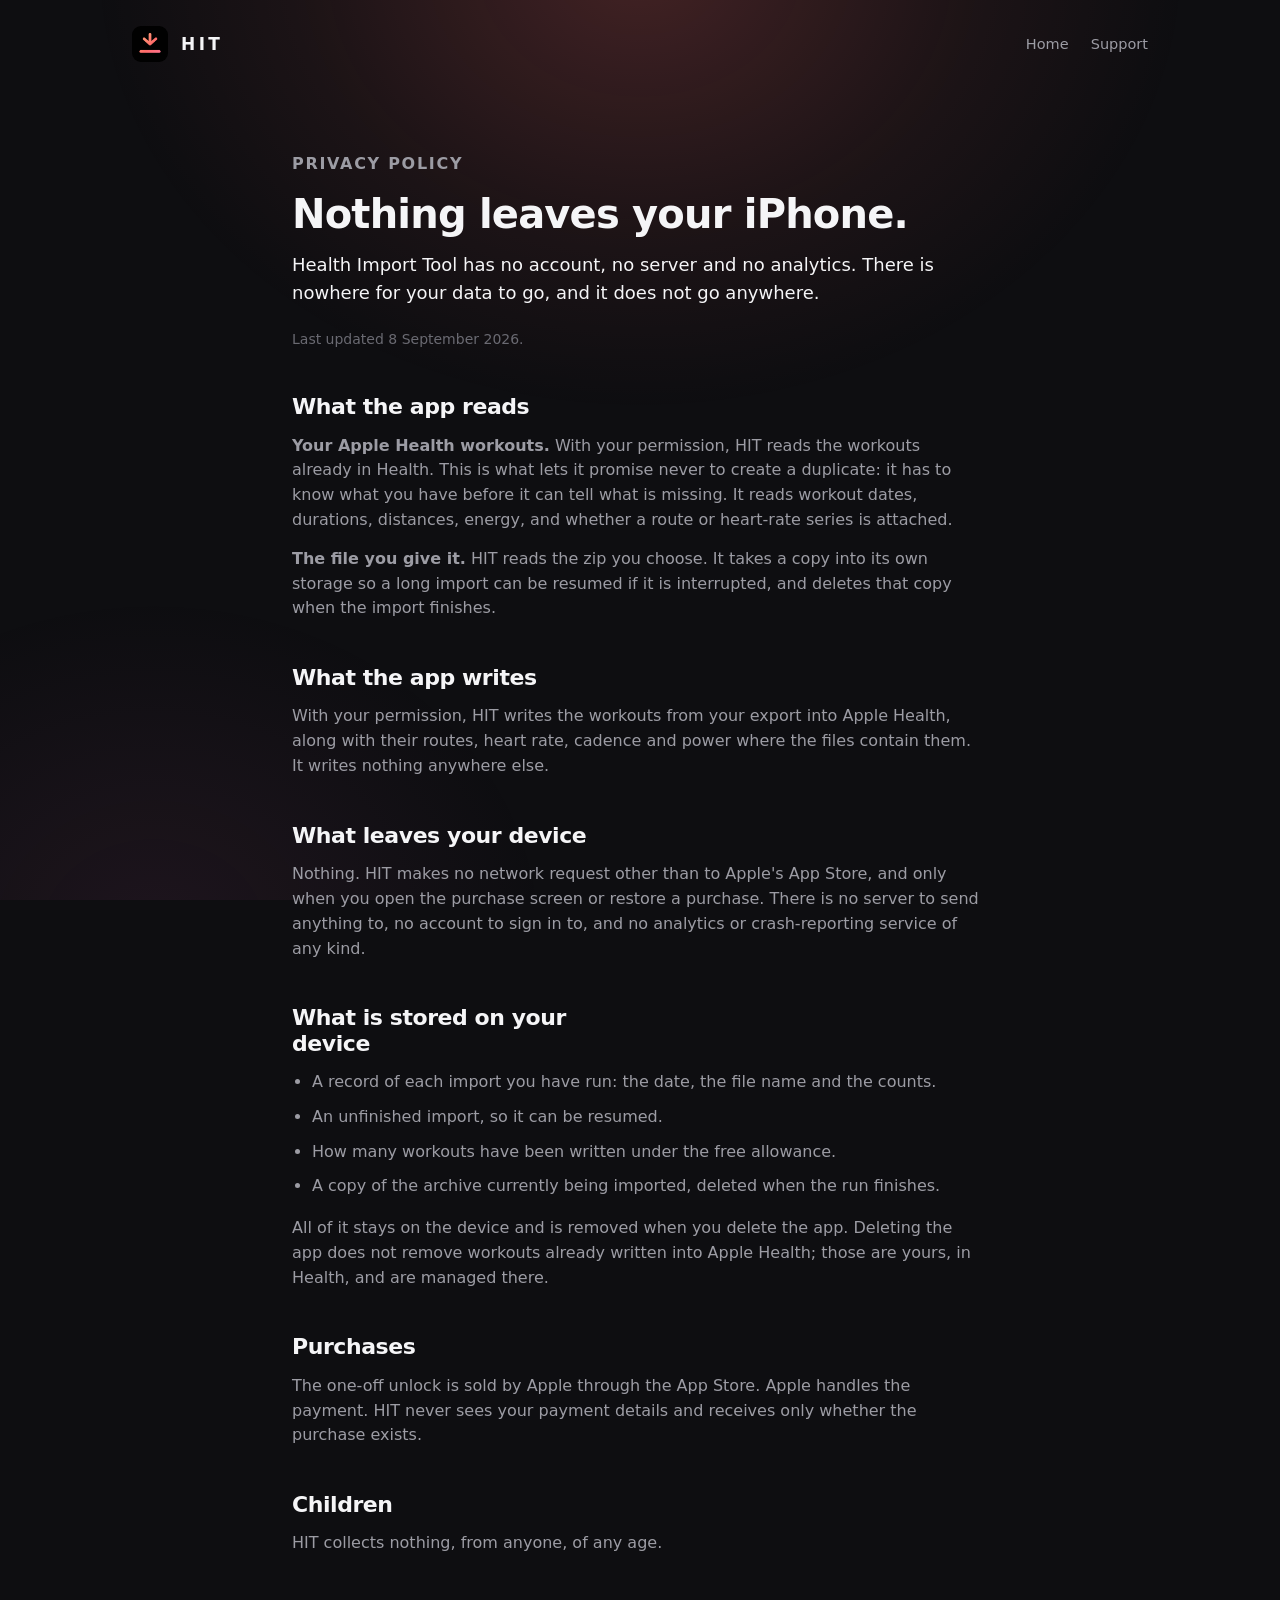
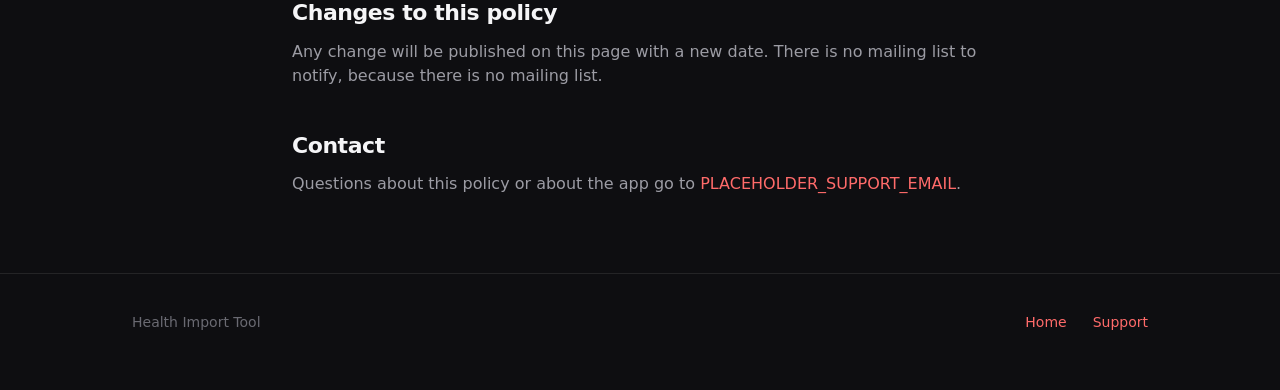
==== privacy/index.html @ 3264f219 "The Health Import Tool site A static page, no build step. Dark, with the app's own palette and radia" ====
<!doctype html>
<html lang="en-GB">
<head>
<meta charset="utf-8">
<meta name="viewport" content="width=device-width,initial-scale=1">
<title>Privacy policy · Health Import Tool</title>
<meta name="description" content="Health Import Tool has no account, no server and no analytics. Nothing about your workouts leaves your iPhone.">
<link rel="canonical" href="https://healthimporttool.app/privacy/">
<meta name="color-scheme" content="dark">
<meta name="theme-color" content="#0E0E11">
<link rel="icon" href="../assets/favicon-32.png" sizes="32x32">
<link rel="apple-touch-icon" href="../assets/apple-touch-icon.png">
<link rel="stylesheet" href="../assets/site.css">
</head>
<body>

<header class="site">
  <div class="wrap">
    <div class="bar">
      <a class="brand" href="../" style="color:inherit">
        <img src="../assets/icon-1024.png" alt="" width="36" height="36">
        <span>HIT</span>
      </a>
      <nav><a href="../">Home</a><a href="../support/">Support</a></nav>
    </div>
  </div>
</header>

<section class="prose">
  <div class="wrap narrow">
    <p class="eyebrow">Privacy policy</p>
    <h1 style="font-size:clamp(28px,4.4vw,40px);font-weight:700">Nothing leaves your iPhone.</h1>
    <p class="lead">Health Import Tool has no account, no server and no analytics. There is
      nowhere for your data to go, and it does not go anywhere.</p>
    <p style="color:var(--text-3);font-size:14px;margin-top:22px">Last updated 8 September 2026.</p>

    <h2>What the app reads</h2>
    <p><strong>Your Apple Health workouts.</strong> With your permission, HIT reads the workouts
      already in Health. This is what lets it promise never to create a duplicate: it has to
      know what you have before it can tell what is missing. It reads workout dates, durations,
      distances, energy, and whether a route or heart-rate series is attached.</p>
    <p><strong>The file you give it.</strong> HIT reads the zip you choose. It takes a copy into
      its own storage so a long import can be resumed if it is interrupted, and deletes that
      copy when the import finishes.</p>

    <h2>What the app writes</h2>
    <p>With your permission, HIT writes the workouts from your export into Apple Health, along
      with their routes, heart rate, cadence and power where the files contain them. It writes
      nothing anywhere else.</p>

    <h2>What leaves your device</h2>
    <p>Nothing. HIT makes no network request other than to Apple's App Store, and only when you
      open the purchase screen or restore a purchase. There is no server to send anything to,
      no account to sign in to, and no analytics or crash-reporting service of any kind.</p>

    <h2>What is stored on your device</h2>
    <ul>
      <li>A record of each import you have run: the date, the file name and the counts.</li>
      <li>An unfinished import, so it can be resumed.</li>
      <li>How many workouts have been written under the free allowance.</li>
      <li>A copy of the archive currently being imported, deleted when the run finishes.</li>
    </ul>
    <p>All of it stays on the device and is removed when you delete the app. Deleting the app
      does not remove workouts already written into Apple Health; those are yours, in Health,
      and are managed there.</p>

    <h2>Purchases</h2>
    <p>The one-off unlock is sold by Apple through the App Store. Apple handles the payment.
      HIT never sees your payment details and receives only whether the purchase exists.</p>

    <h2>Children</h2>
    <p>HIT collects nothing, from anyone, of any age.</p>

    <h2>Changes to this policy</h2>
    <p>Any change will be published on this page with a new date. There is no mailing list to
      notify, because there is no mailing list.</p>

    <h2>Contact</h2>
    <p>Questions about this policy or about the app go to
      <a href="mailto:PLACEHOLDER_SUPPORT_EMAIL">PLACEHOLDER_SUPPORT_EMAIL</a>.</p>
  </div>
</section>

<footer>
  <div class="wrap">
    <div class="row">
      <span>Health Import Tool</span>
      <span class="spacer"></span>
      <a href="../">Home</a>
      <a href="../support/">Support</a>
    </div>
  </div>
</footer>

</body>
</html>
---- assets/site.css ----
/* Health Import Tool site styles.
   The palette, the radial lift and the type scale are the app's own, so the
   page and the product look like one thing. */
:root{
  --ground:#0E0E11; --card:#18181C; --raised:#212127; --line:rgba(255,255,255,.09);
  --text:#F5F5F7; --text-2:#9C9CA4; --text-3:#6A6A72;
  --signal:#FF6B6A; --warm:#FFA36B; --good:#5FD39C; --warn:#F5B942;
  --gutter:clamp(20px,5vw,32px); --radius:18px;
  --sans:-apple-system,BlinkMacSystemFont,"SF Pro Text","Segoe UI",system-ui,sans-serif;
}
*{box-sizing:border-box}
html{-webkit-text-size-adjust:100%;scroll-behavior:smooth}
@media(prefers-reduced-motion:reduce){html{scroll-behavior:auto}}
body{
  margin:0;background:var(--ground);color:var(--text);font-family:var(--sans);
  font-size:17px;line-height:1.55;-webkit-font-smoothing:antialiased;overflow-x:hidden;
}
/* The warm lift at the top and a cold counterweight at the foot, as the app
   draws them. Fixed, so a long scroll keeps its centre of gravity. */
body::before,body::after{content:"";position:fixed;inset:0;pointer-events:none;z-index:0}
body::before{background:radial-gradient(760px 620px at 50% -4%,rgba(255,107,106,.22),rgba(255,107,106,.06) 45%,transparent 72%)}
body::after{background:radial-gradient(560px 480px at 12% 104%,rgba(176,84,143,.10),transparent 70%)}
.wrap{position:relative;z-index:1;max-width:1080px;margin:0 auto;padding:0 var(--gutter)}
.narrow{max-width:760px}
a{color:var(--signal);text-decoration:none}
a:hover{text-decoration:underline}
a:focus-visible{outline:2px solid var(--signal);outline-offset:3px;border-radius:4px}
img{max-width:100%;height:auto;display:block}
h1,h2,h3{line-height:1.15;letter-spacing:-.02em;margin:0}
p{margin:0}
.num{font-variant-numeric:tabular-nums}
.eyebrow{font-size:10.5px;font-weight:600;text-transform:uppercase;letter-spacing:1.7px;
  color:var(--text-3);margin:0 0 14px}

header.site{padding:26px 0 0;position:relative;z-index:2}
.bar{display:flex;align-items:center;gap:14px}
.brand{display:flex;align-items:center;gap:13px}
.brand img{width:36px;height:36px;border-radius:9px}
.brand span{font-size:17px;font-weight:700;letter-spacing:.2em}
.bar nav{margin-left:auto;display:flex;gap:22px;font-size:14.5px}
.bar nav a{color:var(--text-2)}
.bar nav a:hover{color:var(--text);text-decoration:none}
@media(max-width:640px){.bar nav{display:none}}

.hero{padding:clamp(46px,9vw,86px) 0 clamp(30px,6vw,54px)}
.hero-grid{display:grid;grid-template-columns:1fr;gap:clamp(30px,5vw,54px);align-items:center}
@media(min-width:880px){.hero-grid{grid-template-columns:1.05fr .95fr}}
.hero h1{font-size:clamp(34px,6vw,56px);font-weight:700;max-width:14ch}
.hero p.lede{margin-top:20px;font-size:clamp(17px,2.2vw,20px);color:var(--text-2);max-width:46ch}
.badge{display:inline-flex;align-items:center;gap:10px;margin-top:30px;padding:13px 22px;
  border:1px solid var(--line);border-radius:999px;background:var(--card);
  font-size:14.5px;font-weight:600;color:var(--text)}
.badge .dot{width:7px;height:7px;border-radius:50%;background:var(--signal)}
.price-line{margin-top:16px;color:var(--text-3);font-size:14.5px}

/* Phone screenshots, framed the way the device shows them. */
.phone{border-radius:34px;overflow:hidden;border:1px solid var(--line);
  background:var(--card);box-shadow:0 30px 80px rgba(0,0,0,.55)}
.phone img{border-radius:33px}
.hero .phone{max-width:340px;margin:0 auto}

section{padding:clamp(40px,7vw,76px) 0;position:relative;z-index:1}
section h2{font-size:clamp(24px,3.4vw,34px);font-weight:650;max-width:20ch}
section > .wrap > p.intro{margin-top:14px;color:var(--text-2);max-width:60ch}
.rule{height:1px;background:var(--line);border:0;margin:0}

.steps{display:grid;gap:16px;margin-top:34px;grid-template-columns:1fr}
@media(min-width:760px){.steps{grid-template-columns:repeat(3,1fr)}}
.step{background:var(--card);border:1px solid var(--line);border-radius:var(--radius);padding:24px}
.step .n{font-size:12px;font-weight:700;color:var(--signal);letter-spacing:.1em}
.step h3{margin-top:12px;font-size:18px;font-weight:600}
.step p{margin-top:8px;color:var(--text-2);font-size:15px}

.features{display:grid;gap:20px;margin-top:36px;grid-template-columns:1fr}
@media(min-width:800px){.features{grid-template-columns:repeat(2,1fr)}}
.feature{background:var(--card);border:1px solid var(--line);border-radius:var(--radius);
  padding:26px;display:flex;flex-direction:column;gap:12px}
.feature h3{font-size:19px;font-weight:600}
.feature p{color:var(--text-2);font-size:15px}

/* The shot-beside-words band, alternating sides down the page. */
.band{display:grid;gap:clamp(26px,5vw,56px);align-items:center;grid-template-columns:1fr;
  margin-top:clamp(30px,5vw,56px)}
@media(min-width:860px){
  .band{grid-template-columns:.9fr 1.1fr}
  .band.flip .band-shot{order:2}
}
.band-shot{max-width:320px;margin:0 auto;width:100%}
.band h3{font-size:clamp(21px,2.6vw,26px);font-weight:650}
.band p{margin-top:14px;color:var(--text-2);max-width:48ch}

.facts{display:grid;gap:14px;margin-top:30px;grid-template-columns:1fr}
@media(min-width:700px){.facts{grid-template-columns:repeat(3,1fr)}}
.fact{background:var(--raised);border-radius:12px;padding:20px}
.fact strong{display:block;font-size:26px;font-weight:700;color:var(--signal);
  font-variant-numeric:tabular-nums}
.fact span{display:block;margin-top:6px;color:var(--text-2);font-size:14px}

/* The marker is positioned, not laid out. Making the <li> a flex or grid
   container turns every inline <strong> and <code> inside it into a separate
   flex item, which stacks the sentence into columns. */
ul.plain{list-style:none;padding:0;margin:22px 0 0;display:grid;gap:14px}
ul.plain li{position:relative;padding-left:20px;color:var(--text-2);font-size:15.5px}
ul.plain li::before{content:"";position:absolute;left:0;top:9px;width:5px;height:5px;
  border-radius:50%;background:var(--text-3)}
ul.plain li strong{color:var(--text);font-weight:600}

/* Export walkthroughs. Numbered, because they are steps taken elsewhere. */
.guide{background:var(--card);border:1px solid var(--line);border-radius:var(--radius);
  padding:clamp(24px,4vw,34px);margin-top:24px}
.guide h3{font-size:20px;font-weight:650;display:flex;align-items:center;gap:12px}
.guide ol{margin:20px 0 0;padding-left:0;list-style:none;counter-reset:s;display:grid;gap:16px}
/* Same reason as ul.plain: the number is positioned so the step's own text,
   with its bold fragments, stays one flowing sentence. */
.guide li{counter-increment:s;position:relative;padding-left:32px;
  color:var(--text-2);font-size:15.5px}
.guide li::before{content:counter(s);position:absolute;left:0;top:2px;
  color:var(--signal);font-weight:700;font-size:13px;font-variant-numeric:tabular-nums}
.guide li strong{color:var(--text);font-weight:600}
.guide code{background:var(--raised);border-radius:5px;padding:1px 6px;font-size:.92em}
.guide .note{margin-top:20px;padding-top:18px;border-top:1px solid var(--line);
  color:var(--text-3);font-size:14px}
.guide .cta{display:inline-block;margin-top:18px;font-weight:600;font-size:15px}

details.faq{border-top:1px solid var(--line);padding:2px 0}
details.faq:last-of-type{border-bottom:1px solid var(--line)}
details.faq summary{cursor:pointer;list-style:none;padding:18px 0;font-size:16.5px;
  font-weight:550;display:flex;justify-content:space-between;gap:18px;align-items:baseline}
details.faq summary::-webkit-details-marker{display:none}
details.faq summary::after{content:"+";color:var(--text-3);font-weight:400;font-size:20px}
details.faq[open] summary::after{content:"\2013"}
details.faq p{padding:0 0 20px;color:var(--text-2);font-size:15.5px;max-width:66ch}

footer{border-top:1px solid var(--line);padding:38px 0 56px;color:var(--text-3);font-size:14px}
footer .row{display:flex;flex-wrap:wrap;gap:10px 26px;align-items:center}
footer .spacer{flex:1 1 auto}

.prose h2{margin-top:44px;font-size:22px}
.prose h3{margin-top:28px;font-size:18px}
.prose p,.prose li{color:var(--text-2);font-size:16px}
.prose p{margin-top:14px;max-width:68ch}
.prose ul{margin-top:14px;padding-left:20px;display:grid;gap:10px;max-width:68ch}
.prose .lead{color:var(--text);font-size:18px}

/* Motion. Everything below is decoration and is switched off wholesale for
   anyone who has asked for less of it. */
@media(prefers-reduced-motion:no-preference){
  .fade{opacity:0;transform:translateY(8px);animation:settle .5s ease forwards}
  @keyframes settle{to{opacity:1;transform:none}}

  /* Sections lift into place as they are scrolled to.
     Note which way round this is. The content is visible by default and the
     script opts *into* hiding it, by putting .js-reveal on <html> immediately
     before it starts observing. Written the other way round,
     hidden in CSS and shown by JavaScript, the whole page below the hero stays
     blank for anyone with
     scripting off, and blank forever if the script throws or the observer
     never fires. It is not worth risking the page to animate it. */
  .js-reveal .reveal{opacity:0;transform:translateY(18px);
    transition:opacity .6s cubic-bezier(.2,.7,.3,1),transform .6s cubic-bezier(.2,.7,.3,1)}
  .js-reveal .reveal.in{opacity:1;transform:none}
  .js-reveal .reveal[data-delay="1"]{transition-delay:.08s}
  .js-reveal .reveal[data-delay="2"]{transition-delay:.16s}
  .js-reveal .reveal[data-delay="3"]{transition-delay:.24s}

  /* The hero phone drifts a little as the page moves, the only parallax here. */
  .drift{will-change:transform}
}
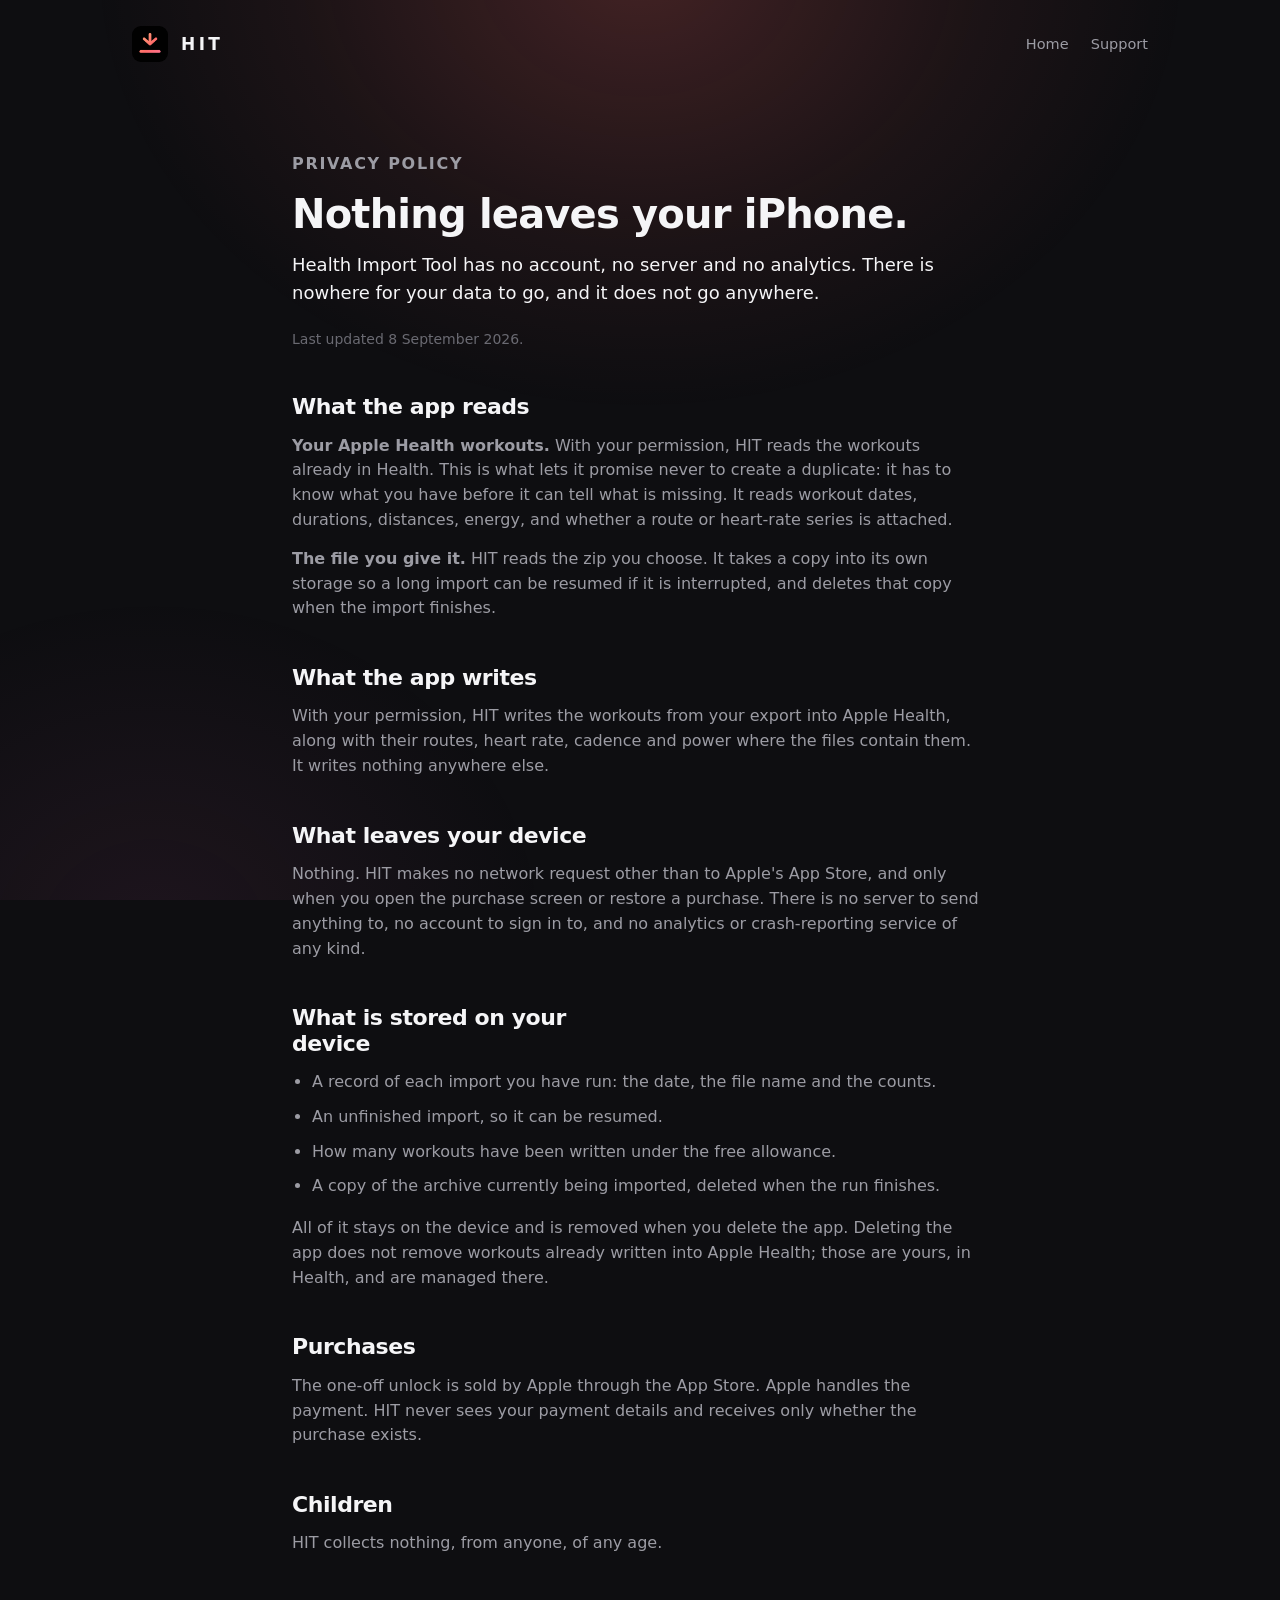
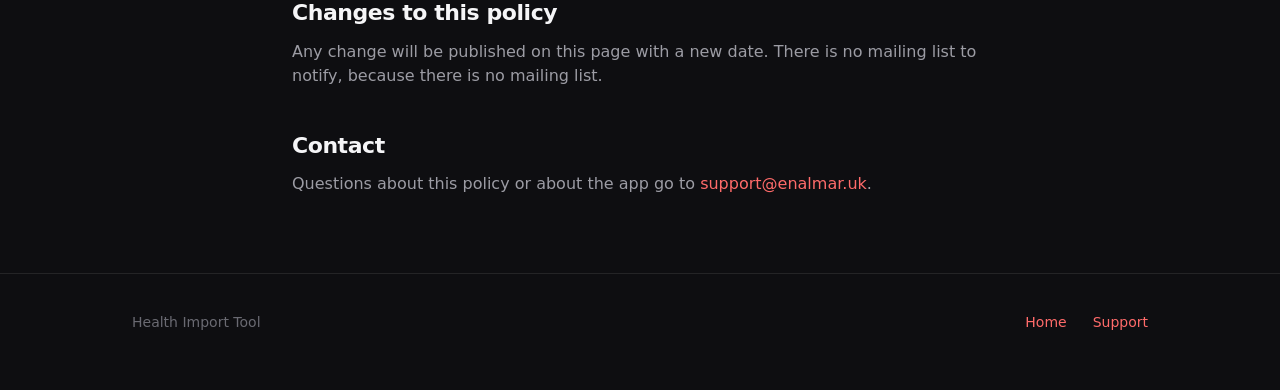
==== commit ef40f974: "support: route support to support@enalmar.uk Co-Authored-By: Claude Opus 5 <noreply@anthropic.com> C" ====
--- a/privacy/index.html
+++ b/privacy/index.html
@@ -5,7 +5,7 @@
 <meta name="viewport" content="width=device-width,initial-scale=1">
 <title>Privacy policy · Health Import Tool</title>
 <meta name="description" content="Health Import Tool has no account, no server and no analytics. Nothing about your workouts leaves your iPhone.">
-<link rel="canonical" href="https://healthimporttool.app/privacy/">
+<link rel="canonical" href="https://enalmar.github.io/hit-site/privacy/">
 <meta name="color-scheme" content="dark">
 <meta name="theme-color" content="#0E0E11">
 <link rel="icon" href="../assets/favicon-32.png" sizes="32x32">
@@ -77,7 +77,7 @@
 
     <h2>Contact</h2>
     <p>Questions about this policy or about the app go to
-      <a href="mailto:PLACEHOLDER_SUPPORT_EMAIL">PLACEHOLDER_SUPPORT_EMAIL</a>.</p>
+      <a href="mailto:support@enalmar.uk">support@enalmar.uk</a>.</p>
   </div>
 </section>
 
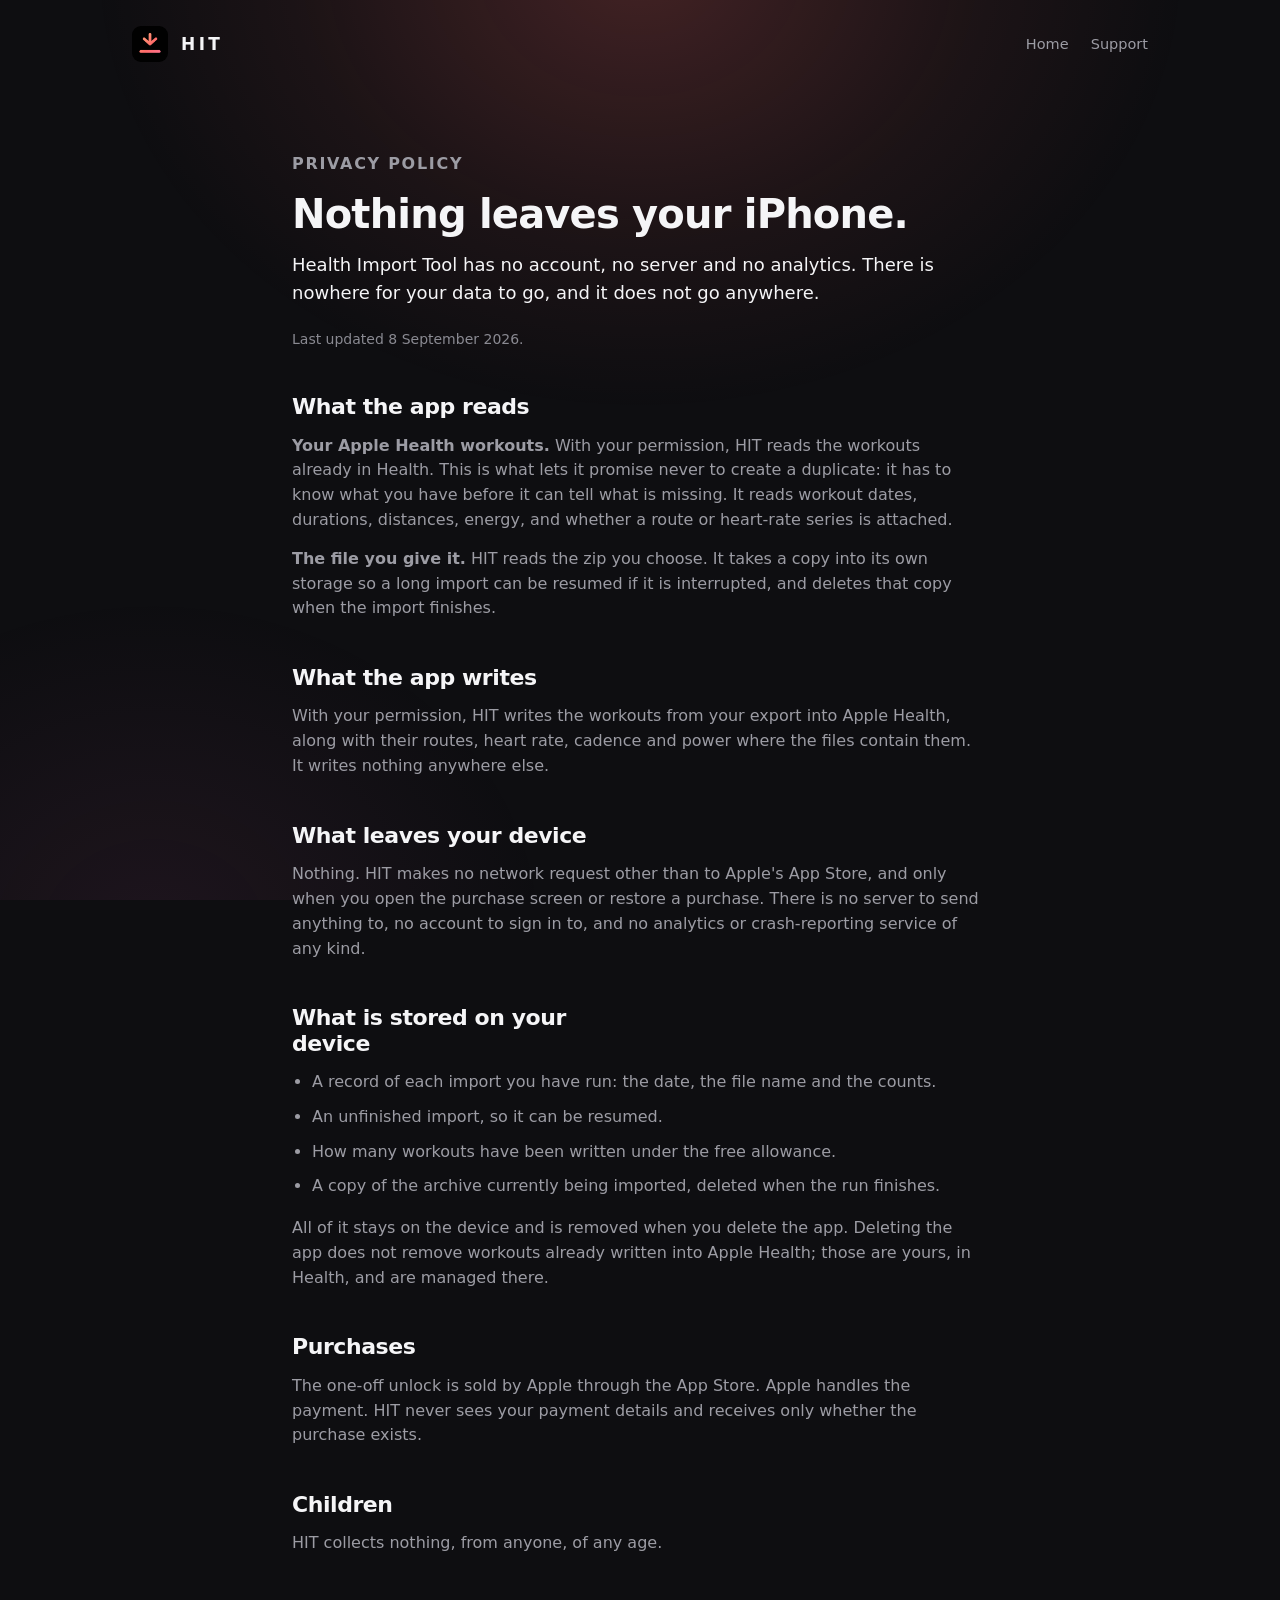
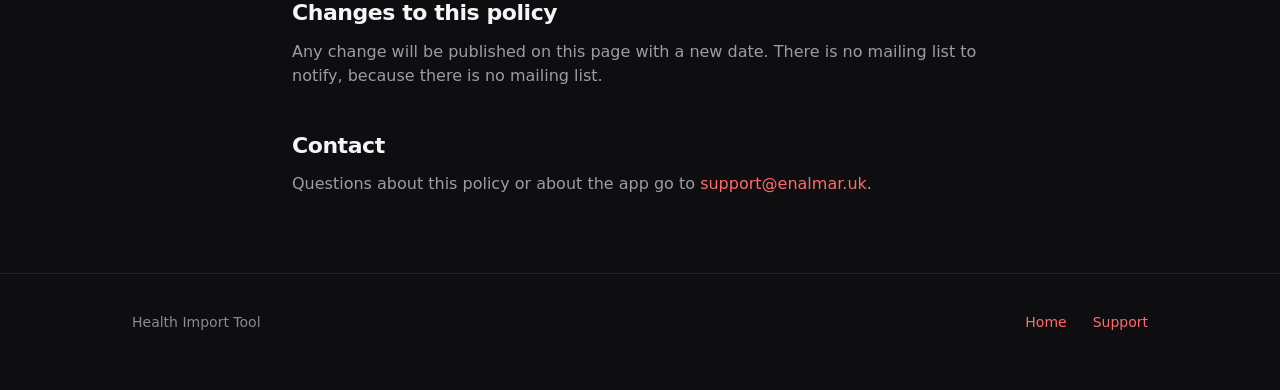
==== commit 8de7f113: "Link the live App Store listing and tidy the page now the app is out - The hero's 'Coming to the App" ====
--- a/privacy/index.html
+++ b/privacy/index.html
@@ -5,7 +5,7 @@
 <meta name="viewport" content="width=device-width,initial-scale=1">
 <title>Privacy policy · Health Import Tool</title>
 <meta name="description" content="Health Import Tool has no account, no server and no analytics. Nothing about your workouts leaves your iPhone.">
-<link rel="canonical" href="https://enalmar.github.io/hit-site/privacy/">
+<link rel="canonical" href="https://hit.enalmar.uk/privacy/">
 <meta name="color-scheme" content="dark">
 <meta name="theme-color" content="#0E0E11">
 <link rel="icon" href="../assets/favicon-32.png" sizes="32x32">
--- a/assets/site.css
+++ b/assets/site.css
@@ -3,7 +3,7 @@
    page and the product look like one thing. */
 :root{
   --ground:#0E0E11; --card:#18181C; --raised:#212127; --line:rgba(255,255,255,.09);
-  --text:#F5F5F7; --text-2:#9C9CA4; --text-3:#6A6A72;
+  --text:#F5F5F7; --text-2:#9C9CA4; --text-3:#8A8A92;
   --signal:#FF6B6A; --warm:#FFA36B; --good:#5FD39C; --warn:#F5B942;
   --gutter:clamp(20px,5vw,32px); --radius:18px;
   --sans:-apple-system,BlinkMacSystemFont,"SF Pro Text","Segoe UI",system-ui,sans-serif;
@@ -53,6 +53,16 @@
 .badge .dot{width:7px;height:7px;border-radius:50%;background:var(--signal)}
 .price-line{margin-top:16px;color:var(--text-3);font-size:14.5px}
 
+/* The one action on the page. Solid, not a gradient: the app's warm lift is
+   already behind it, and the button should read as the thing to press. */
+.cta-store{display:inline-flex;align-items:center;justify-content:center;margin-top:30px;
+  padding:14px 26px;border-radius:999px;background:var(--signal);color:#1A0B0B;
+  font-size:16px;font-weight:650;letter-spacing:-.005em;
+  transition:background-color 150ms ease,transform 150ms ease}
+.cta-store:hover{background:#FF8584;text-decoration:none}
+.cta-store:active{transform:translateY(1px)}
+.cta-store:focus-visible{outline:2px solid var(--text);outline-offset:3px}
+
 /* Phone screenshots, framed the way the device shows them. */
 .phone{border-radius:34px;overflow:hidden;border:1px solid var(--line);
   background:var(--card);box-shadow:0 30px 80px rgba(0,0,0,.55)}
@@ -99,7 +109,7 @@
 /* The marker is positioned, not laid out. Making the <li> a flex or grid
    container turns every inline <strong> and <code> inside it into a separate
    flex item, which stacks the sentence into columns. */
-ul.plain{list-style:none;padding:0;margin:22px 0 0;display:grid;gap:14px}
+ul.plain{list-style:none;padding:0;margin:22px 0 0;display:grid;gap:14px;max-width:68ch}
 ul.plain li{position:relative;padding-left:20px;color:var(--text-2);font-size:15.5px}
 ul.plain li::before{content:"";position:absolute;left:0;top:9px;width:5px;height:5px;
   border-radius:50%;background:var(--text-3)}
@@ -127,6 +137,7 @@
 details.faq summary{cursor:pointer;list-style:none;padding:18px 0;font-size:16.5px;
   font-weight:550;display:flex;justify-content:space-between;gap:18px;align-items:baseline}
 details.faq summary::-webkit-details-marker{display:none}
+details.faq summary:focus-visible{outline:2px solid var(--signal);outline-offset:4px;border-radius:6px}
 details.faq summary::after{content:"+";color:var(--text-3);font-weight:400;font-size:20px}
 details.faq[open] summary::after{content:"\2013"}
 details.faq p{padding:0 0 20px;color:var(--text-2);font-size:15.5px;max-width:66ch}
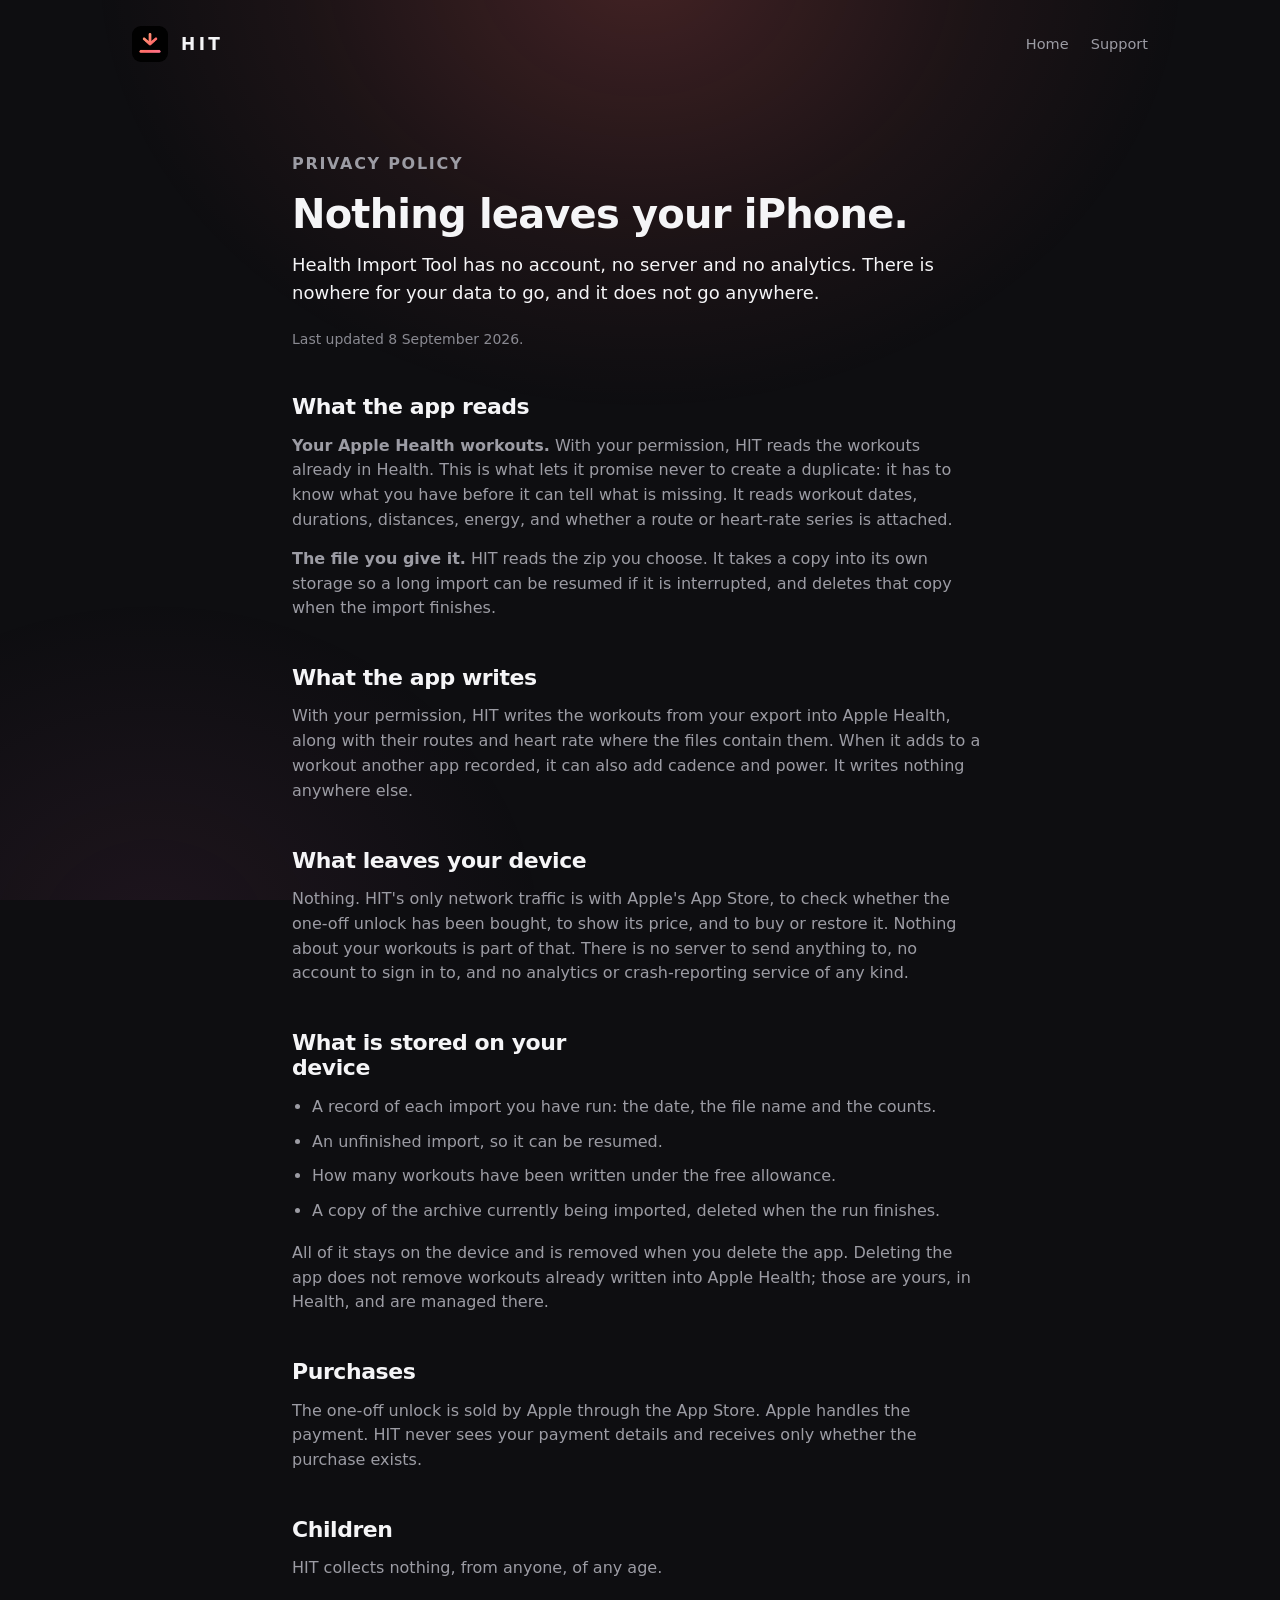
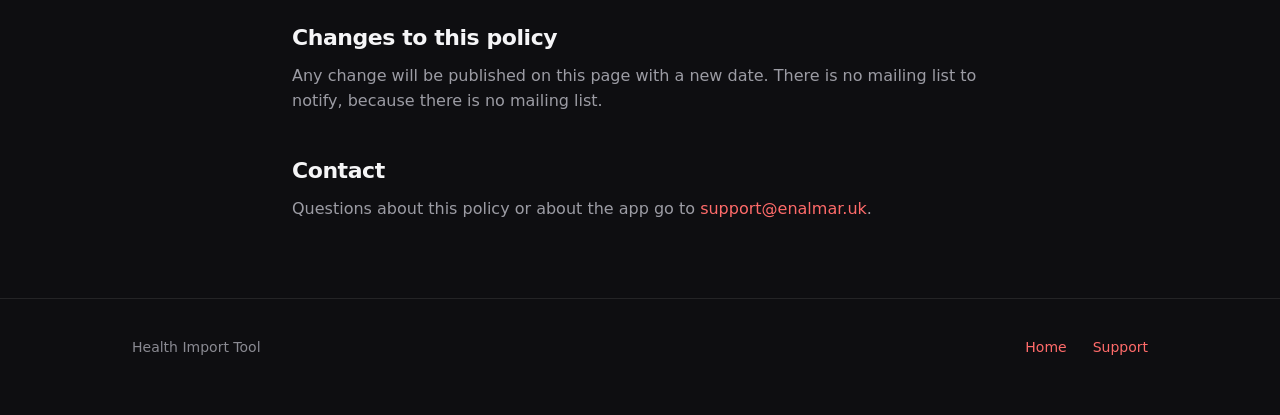
==== commit c5110190: "Say only what the shipped app does Cadence and power are added only when merging into another app's " ====
--- a/privacy/index.html
+++ b/privacy/index.html
@@ -45,12 +45,13 @@
 
     <h2>What the app writes</h2>
     <p>With your permission, HIT writes the workouts from your export into Apple Health, along
-      with their routes, heart rate, cadence and power where the files contain them. It writes
-      nothing anywhere else.</p>
+      with their routes and heart rate where the files contain them. When it adds to a workout
+      another app recorded, it can also add cadence and power. It writes nothing anywhere else.</p>
 
     <h2>What leaves your device</h2>
-    <p>Nothing. HIT makes no network request other than to Apple's App Store, and only when you
-      open the purchase screen or restore a purchase. There is no server to send anything to,
+    <p>Nothing. HIT's only network traffic is with Apple's App Store, to check whether the
+      one-off unlock has been bought, to show its price, and to buy or restore it. Nothing about
+      your workouts is part of that. There is no server to send anything to,
       no account to sign in to, and no analytics or crash-reporting service of any kind.</p>
 
     <h2>What is stored on your device</h2>
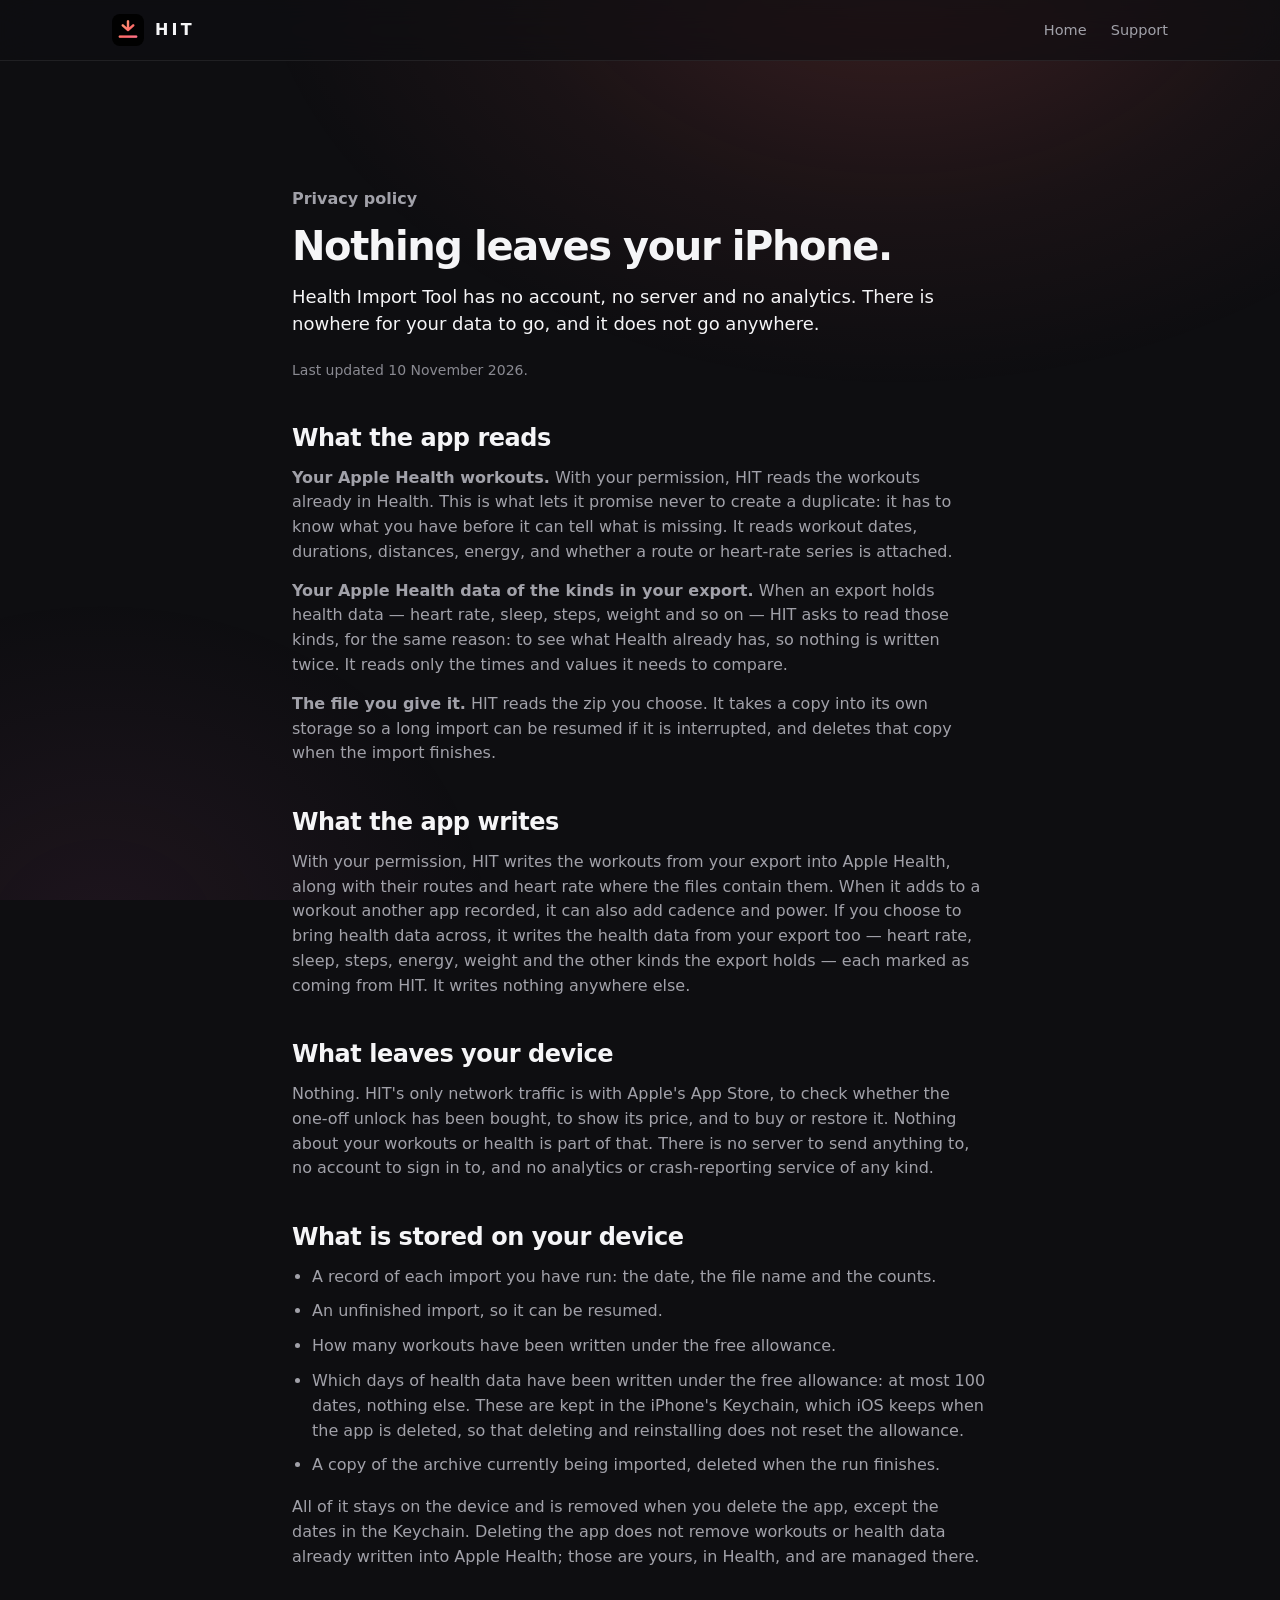
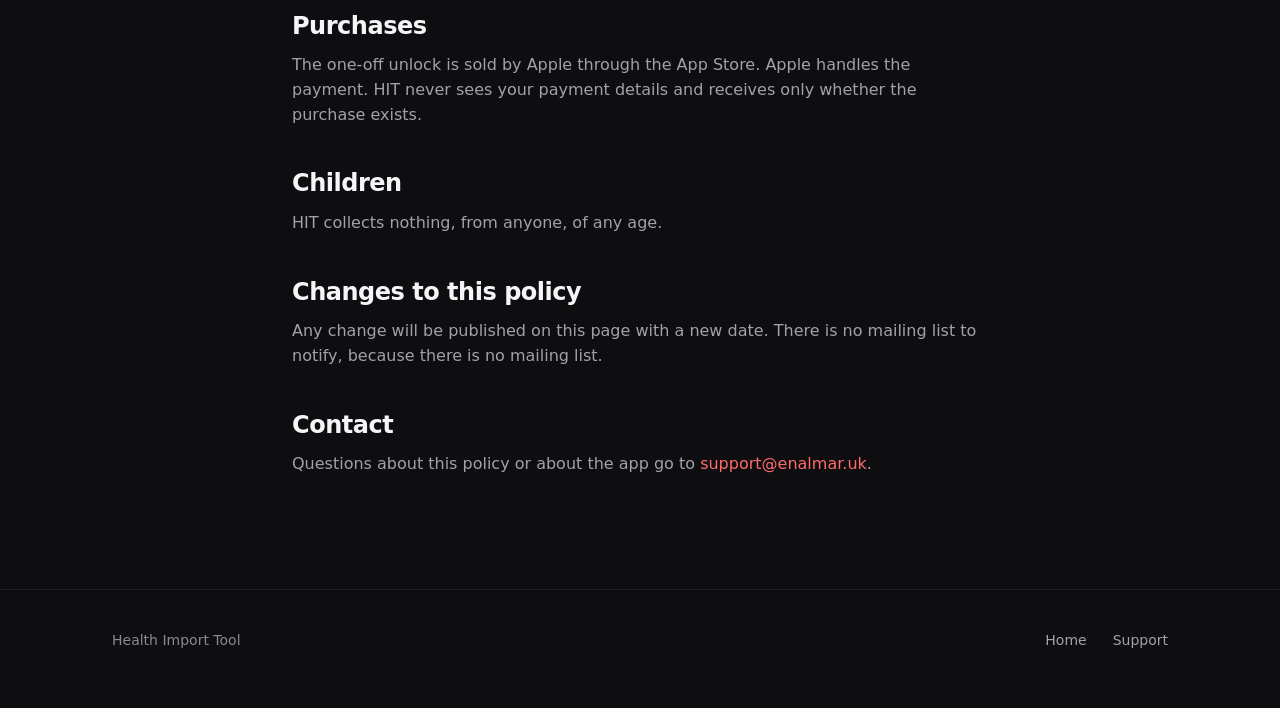
==== commit 60eec798: "Privacy: HIT 2.0 also reads and writes health data, and keeps the free days in the Keychain Co-Autho" ====
--- a/privacy/index.html
+++ b/privacy/index.html
@@ -4,7 +4,7 @@
 <meta charset="utf-8">
 <meta name="viewport" content="width=device-width,initial-scale=1">
 <title>Privacy policy · Health Import Tool</title>
-<meta name="description" content="Health Import Tool has no account, no server and no analytics. Nothing about your workouts leaves your iPhone.">
+<meta name="description" content="Health Import Tool has no account, no server and no analytics. Nothing about your workouts or health data leaves your iPhone.">
 <link rel="canonical" href="https://hit.enalmar.uk/privacy/">
 <meta name="color-scheme" content="dark">
 <meta name="theme-color" content="#0E0E11">
@@ -32,13 +32,17 @@
     <h1 style="font-size:clamp(28px,4.4vw,40px);font-weight:700">Nothing leaves your iPhone.</h1>
     <p class="lead">Health Import Tool has no account, no server and no analytics. There is
       nowhere for your data to go, and it does not go anywhere.</p>
-    <p style="color:var(--text-3);font-size:14px;margin-top:22px">Last updated 8 September 2026.</p>
+    <p style="color:var(--text-3);font-size:14px;margin-top:22px">Last updated 10 November 2026.</p>
 
     <h2>What the app reads</h2>
     <p><strong>Your Apple Health workouts.</strong> With your permission, HIT reads the workouts
       already in Health. This is what lets it promise never to create a duplicate: it has to
       know what you have before it can tell what is missing. It reads workout dates, durations,
       distances, energy, and whether a route or heart-rate series is attached.</p>
+    <p><strong>Your Apple Health data of the kinds in your export.</strong> When an export holds
+      health data — heart rate, sleep, steps, weight and so on — HIT asks to read those kinds,
+      for the same reason: to see what Health already has, so nothing is written twice. It
+      reads only the times and values it needs to compare.</p>
     <p><strong>The file you give it.</strong> HIT reads the zip you choose. It takes a copy into
       its own storage so a long import can be resumed if it is interrupted, and deletes that
       copy when the import finishes.</p>
@@ -46,12 +50,15 @@
     <h2>What the app writes</h2>
     <p>With your permission, HIT writes the workouts from your export into Apple Health, along
       with their routes and heart rate where the files contain them. When it adds to a workout
-      another app recorded, it can also add cadence and power. It writes nothing anywhere else.</p>
+      another app recorded, it can also add cadence and power. If you choose to bring health data
+      across, it writes the health data from your export too — heart rate, sleep, steps, energy,
+      weight and the other kinds the export holds — each marked as coming from HIT. It writes
+      nothing anywhere else.</p>
 
     <h2>What leaves your device</h2>
     <p>Nothing. HIT's only network traffic is with Apple's App Store, to check whether the
       one-off unlock has been bought, to show its price, and to buy or restore it. Nothing about
-      your workouts is part of that. There is no server to send anything to,
+      your workouts or health is part of that. There is no server to send anything to,
       no account to sign in to, and no analytics or crash-reporting service of any kind.</p>
 
     <h2>What is stored on your device</h2>
@@ -59,10 +66,14 @@
       <li>A record of each import you have run: the date, the file name and the counts.</li>
       <li>An unfinished import, so it can be resumed.</li>
       <li>How many workouts have been written under the free allowance.</li>
+      <li>Which days of health data have been written under the free allowance: at most 100
+        dates, nothing else. These are kept in the iPhone's Keychain, which iOS keeps when the
+        app is deleted, so that deleting and reinstalling does not reset the allowance.</li>
       <li>A copy of the archive currently being imported, deleted when the run finishes.</li>
     </ul>
-    <p>All of it stays on the device and is removed when you delete the app. Deleting the app
-      does not remove workouts already written into Apple Health; those are yours, in Health,
+    <p>All of it stays on the device and is removed when you delete the app, except the dates in
+      the Keychain. Deleting the app does not remove workouts or health data already written into
+      Apple Health; those are yours, in Health,
       and are managed there.</p>
 
     <h2>Purchases</h2>
--- a/assets/site.css
+++ b/assets/site.css
@@ -2,14 +2,19 @@
    The palette, the radial lift and the type scale are the app's own, so the
    page and the product look like one thing. */
 :root{
-  --ground:#0E0E11; --card:#18181C; --raised:#212127; --line:rgba(255,255,255,.09);
-  --text:#F5F5F7; --text-2:#9C9CA4; --text-3:#8A8A92;
+  --ground:#0E0E11; --card:#16161A; --raised:#202026; --line:rgba(255,255,255,.08);
+  --line-2:rgba(255,255,255,.14);
+  --text:#F5F5F7; --text-2:#A1A1A9; --text-3:#8A8A92;
   --signal:#FF6B6A; --warm:#FFA36B; --good:#5FD39C; --warn:#F5B942;
-  --gutter:clamp(20px,5vw,32px); --radius:18px;
+  --strava:#FC4C02;
+  --gutter:clamp(16px,5vw,32px); --radius:20px;
   --sans:-apple-system,BlinkMacSystemFont,"SF Pro Text","Segoe UI",system-ui,sans-serif;
+  --display:-apple-system,BlinkMacSystemFont,"SF Pro Display","Segoe UI",system-ui,sans-serif;
+  /* One overlay scale for the whole site. */
+  --z-header:10;
 }
 *{box-sizing:border-box}
-html{-webkit-text-size-adjust:100%;scroll-behavior:smooth}
+html{-webkit-text-size-adjust:100%;scroll-behavior:smooth;scroll-padding-top:72px}
 @media(prefers-reduced-motion:reduce){html{scroll-behavior:auto}}
 body{
   margin:0;background:var(--ground);color:var(--text);font-family:var(--sans);
@@ -18,162 +23,395 @@
 /* The warm lift at the top and a cold counterweight at the foot, as the app
    draws them. Fixed, so a long scroll keeps its centre of gravity. */
 body::before,body::after{content:"";position:fixed;inset:0;pointer-events:none;z-index:0}
-body::before{background:radial-gradient(760px 620px at 50% -4%,rgba(255,107,106,.22),rgba(255,107,106,.06) 45%,transparent 72%)}
-body::after{background:radial-gradient(560px 480px at 12% 104%,rgba(176,84,143,.10),transparent 70%)}
-.wrap{position:relative;z-index:1;max-width:1080px;margin:0 auto;padding:0 var(--gutter)}
+body::before{background:radial-gradient(900px 640px at 70% -8%,rgba(255,107,106,.20),rgba(255,107,106,.05) 45%,transparent 72%)}
+body::after{background:radial-gradient(560px 480px at 8% 104%,rgba(176,84,143,.10),transparent 70%)}
+.wrap{position:relative;z-index:1;max-width:1120px;margin:0 auto;padding:0 var(--gutter)}
+.wrap.wide{max-width:1240px}
 .narrow{max-width:760px}
 a{color:var(--signal);text-decoration:none}
-a:hover{text-decoration:underline}
-a:focus-visible{outline:2px solid var(--signal);outline-offset:3px;border-radius:4px}
+a:hover{text-decoration:underline;text-underline-offset:3px}
+a:focus-visible{outline:2px solid var(--signal);outline-offset:3px;border-radius:6px}
 img{max-width:100%;height:auto;display:block}
-h1,h2,h3{line-height:1.15;letter-spacing:-.02em;margin:0}
+h1,h2,h3{line-height:1.12;letter-spacing:-.02em;margin:0;font-family:var(--display)}
 p{margin:0}
+figure{margin:0}
 .num{font-variant-numeric:tabular-nums}
-.eyebrow{font-size:10.5px;font-weight:600;text-transform:uppercase;letter-spacing:1.7px;
-  color:var(--text-3);margin:0 0 14px}
-
-header.site{padding:26px 0 0;position:relative;z-index:2}
-.bar{display:flex;align-items:center;gap:14px}
-.brand{display:flex;align-items:center;gap:13px}
-.brand img{width:36px;height:36px;border-radius:9px}
-.brand span{font-size:17px;font-weight:700;letter-spacing:.2em}
-.bar nav{margin-left:auto;display:flex;gap:22px;font-size:14.5px}
-.bar nav a{color:var(--text-2)}
+/* Kept for the privacy and support pages, which still label their one heading. */
+.eyebrow{font-size:13px;font-weight:600;color:var(--text-3);margin:0 0 12px}
+
+/* ───────────────────────────── Header ───────────────────────────── */
+/* Sticky and translucent, so the App Store link is always one tap away. */
+header.site{position:sticky;top:0;z-index:var(--z-header);
+  background:rgba(14,14,17,.72);border-bottom:1px solid var(--line);
+  -webkit-backdrop-filter:saturate(1.6) blur(18px);backdrop-filter:saturate(1.6) blur(18px)}
+@supports not ((backdrop-filter:blur(1px)) or (-webkit-backdrop-filter:blur(1px))){
+  header.site{background:rgba(14,14,17,.96)}}
+.bar{display:flex;align-items:center;gap:16px;height:60px}
+.brand{display:flex;align-items:center;gap:11px;color:var(--text)}
+.brand:hover{text-decoration:none}
+.brand img{width:32px;height:32px;border-radius:8px}
+.brand span{font-size:16px;font-weight:700;letter-spacing:.2em}
+.bar nav{margin-left:auto;display:flex;gap:24px;font-size:14.5px}
+.bar nav a{color:var(--text-2);transition:color 150ms ease}
 .bar nav a:hover{color:var(--text);text-decoration:none}
-@media(max-width:640px){.bar nav{display:none}}
-
-.hero{padding:clamp(46px,9vw,86px) 0 clamp(30px,6vw,54px)}
-.hero-grid{display:grid;grid-template-columns:1fr;gap:clamp(30px,5vw,54px);align-items:center}
-@media(min-width:880px){.hero-grid{grid-template-columns:1.05fr .95fr}}
-.hero h1{font-size:clamp(34px,6vw,56px);font-weight:700;max-width:14ch}
-.hero p.lede{margin-top:20px;font-size:clamp(17px,2.2vw,20px);color:var(--text-2);max-width:46ch}
-.badge{display:inline-flex;align-items:center;gap:10px;margin-top:30px;padding:13px 22px;
-  border:1px solid var(--line);border-radius:999px;background:var(--card);
-  font-size:14.5px;font-weight:600;color:var(--text)}
-.badge .dot{width:7px;height:7px;border-radius:50%;background:var(--signal)}
-.price-line{margin-top:16px;color:var(--text-3);font-size:14.5px}
-
-/* The one action on the page. Solid, not a gradient: the app's warm lift is
-   already behind it, and the button should read as the thing to press. */
-.cta-store{display:inline-flex;align-items:center;justify-content:center;margin-top:30px;
-  padding:14px 26px;border-radius:999px;background:var(--signal);color:#1A0B0B;
-  font-size:16px;font-weight:650;letter-spacing:-.005em;
-  transition:background-color 150ms ease,transform 150ms ease}
-.cta-store:hover{background:#FF8584;text-decoration:none}
-.cta-store:active{transform:translateY(1px)}
-.cta-store:focus-visible{outline:2px solid var(--text);outline-offset:3px}
-
-/* Phone screenshots, framed the way the device shows them. */
-.phone{border-radius:34px;overflow:hidden;border:1px solid var(--line);
-  background:var(--card);box-shadow:0 30px 80px rgba(0,0,0,.55)}
-.phone img{border-radius:33px}
-.hero .phone{max-width:340px;margin:0 auto}
-
-section{padding:clamp(40px,7vw,76px) 0;position:relative;z-index:1}
-section h2{font-size:clamp(24px,3.4vw,34px);font-weight:650;max-width:20ch}
-section > .wrap > p.intro{margin-top:14px;color:var(--text-2);max-width:60ch}
-.rule{height:1px;background:var(--line);border:0;margin:0}
-
-.steps{display:grid;gap:16px;margin-top:34px;grid-template-columns:1fr}
-@media(min-width:760px){.steps{grid-template-columns:repeat(3,1fr)}}
-.step{background:var(--card);border:1px solid var(--line);border-radius:var(--radius);padding:24px}
-.step .n{font-size:12px;font-weight:700;color:var(--signal);letter-spacing:.1em}
-.step h3{margin-top:12px;font-size:18px;font-weight:600}
-.step p{margin-top:8px;color:var(--text-2);font-size:15px}
-
-.features{display:grid;gap:20px;margin-top:36px;grid-template-columns:1fr}
-@media(min-width:800px){.features{grid-template-columns:repeat(2,1fr)}}
-.feature{background:var(--card);border:1px solid var(--line);border-radius:var(--radius);
-  padding:26px;display:flex;flex-direction:column;gap:12px}
-.feature h3{font-size:19px;font-weight:600}
-.feature p{color:var(--text-2);font-size:15px}
-
-/* The shot-beside-words band, alternating sides down the page. */
-.band{display:grid;gap:clamp(26px,5vw,56px);align-items:center;grid-template-columns:1fr;
-  margin-top:clamp(30px,5vw,56px)}
+.store-mini{display:block;border-radius:8px}
+.store-mini img{height:36px;width:auto}
+.store-mini:hover{text-decoration:none}
+@media(max-width:820px){.bar nav{display:none}.store-mini{margin-left:auto}}
+
+/* ───────────────────────────── Devices ──────────────────────────── */
+/* Every screen capture on the site sits in this frame. The capture is a
+   native 1320x2868 iPhone screen; the frame adds a titanium edge, the
+   bezel, the Dynamic Island and the side buttons, all sized relative to
+   the phone's width so one rule works at every size. Simulator captures
+   only sometimes include the island, so it is always drawn.
+   The bezel is the screen's margin, not the frame's padding: a percentage
+   margin on the screen is a share of the phone's own width, where padding
+   on the frame would be a share of whatever the phone sits in. */
+.device{display:flow-root;position:relative;isolation:isolate;padding:0;
+  border-radius:15.8% / 7.3%;
+  background:linear-gradient(#3A3A40,#26262B);
+  box-shadow:
+    inset 0 0 0 1px rgba(255,255,255,.16),
+    inset 0 0 0 3.5px #0A0A0B,
+    0 2px 4px rgba(0,0,0,.25),
+    0 22px 44px -16px rgba(0,0,0,.6),
+    0 60px 100px -40px rgba(0,0,0,.55)}
+.device .screen{position:relative;overflow:hidden;background:#000;margin:3.6%;
+  border-radius:12.6% / 5.8%;aspect-ratio:1320/2868}
+.device .screen img{width:100%;height:100%;object-fit:cover}
+/* Dynamic Island: 126 x 37 points on a 440-point screen, 11 points down. */
+.device .screen::after{content:"";position:absolute;z-index:1;left:50%;top:1.15%;
+  width:28.6%;aspect-ratio:126/37;transform:translateX(-50%);
+  background:#000;border-radius:999px}
+/* Action button and volume on the left, side button on the right. */
+.device::before,.device::after{content:"";position:absolute;z-index:-1;width:1.4%;
+  background:#2C2C31;border-radius:2px}
+.device::before{left:-1.1%;top:17%;height:24.5%;background:linear-gradient(
+  #2C2C31 0 18.4%,transparent 18.4% 32.7%,#2C2C31 32.7% 63.3%,
+  transparent 63.3% 69.4%,#2C2C31 69.4%)}
+.device::after{right:-1.1%;top:27%;height:11%}
+
+/* ───────────────────────────── Hero ─────────────────────────────── */
+.hero{padding:clamp(40px,8vw,96px) 0 clamp(36px,6vw,64px)}
+.hero-grid{display:grid;grid-template-columns:1fr;gap:clamp(40px,6vw,64px);align-items:center}
+@media(min-width:920px){.hero-grid{grid-template-columns:1fr 1fr}}
+.hero h1{font-size:clamp(42px,7.2vw,80px);font-weight:700;letter-spacing:-.04em;
+  line-height:1.02;max-width:11ch;text-wrap:balance}
+.hero .lede{margin-top:24px;font-size:clamp(17px,2vw,20px);line-height:1.5;
+  color:var(--text-2);max-width:44ch}
+.cta-row{display:flex;flex-wrap:wrap;align-items:center;gap:16px 22px;margin-top:32px}
+.store{display:inline-block;border-radius:12px;transition:transform 150ms ease}
+.store img{height:54px;width:auto}
+.store:hover{text-decoration:none}
+.store:active{transform:translateY(1px)}
+.store:focus-visible,.store-mini:focus-visible{outline:2px solid var(--text);outline-offset:3px}
+.price-line{color:var(--text-3);font-size:14px;line-height:1.45}
+
+/* Two phones: the result in HIT in front, Fitness behind it. */
+.hero-devices{position:relative;width:min(100%,360px);margin:0 auto;
+  aspect-ratio:460/600}
+@media(min-width:920px){.hero-devices{width:min(100%,520px)}}
+.hero-devices .device{position:absolute;width:58%}
+.hero-devices .front{left:4%;top:4%;z-index:2}
+.hero-devices .back{right:0;top:0;width:52%;transform:rotate(5deg) translateY(10%);
+  opacity:.92;filter:saturate(.9)}
+
+.sources{margin-top:clamp(40px,6vw,72px);padding-top:28px;border-top:1px solid var(--line);
+  display:flex;flex-wrap:wrap;align-items:center;gap:14px 32px}
+.sources > p{color:var(--text-3);font-size:14px}
+.logo-row{list-style:none;margin:0;padding:0;display:flex;flex-wrap:wrap;align-items:center;
+  gap:18px 34px}
+.logo-row li{display:flex;align-items:center;color:#C9C9CF}
+.logo{display:block;width:auto;fill:currentColor;opacity:.85}
+img.logo{opacity:.8}
+.logo.strava{height:26px;color:var(--strava);opacity:1}
+.logo.garmin{height:24px}
+.logo.wahoo{height:18px}
+.logo.coros{height:17px}
+.logo.suunto{height:20px}
+.logo.polar{height:17px}
+.logo.zwift{height:22px}
+.logo-row li.google{gap:8px;font-family:var(--display);font-size:15px;font-weight:600;letter-spacing:-.01em;color:#C9C9CF}
+.logo.googlefit{height:20px;width:24px}
+.logo-row .files{color:var(--text-3);font-size:14px}
+
+/* ───────────────────────────── Sections ─────────────────────────── */
+section{padding:clamp(56px,9vw,112px) 0;position:relative;z-index:1}
+section h2{font-size:clamp(30px,4.4vw,48px);font-weight:700;letter-spacing:-.035em;
+  line-height:1.06;max-width:18ch;text-wrap:balance}
+p.intro{margin-top:18px;color:var(--text-2);max-width:58ch;font-size:clamp(16px,1.6vw,18px)}
+
+/* ───────────────────────────── Flow ─────────────────────────────── */
+.flow-section{border-top:1px solid var(--line)}
+.flow{list-style:none;margin:clamp(40px,6vw,64px) 0 0;padding:0;display:grid;gap:56px;
+  grid-template-columns:1fr;counter-reset:none}
+.stage{display:grid;gap:28px;align-content:start}
+.visual{display:grid;place-items:center;min-height:0;order:2}
+.visual .device.sm{width:min(62%,240px)}
+.stage-text{position:relative;max-width:36ch}
+.stage h3{font-size:20px;font-weight:650;margin-top:14px}
+.stage p{margin-top:8px;color:var(--text-2);font-size:15.5px}
+.n{display:inline-grid;place-items:center;width:34px;height:34px;border-radius:50%;
+  background:var(--raised);border:1px solid var(--line-2);color:var(--text);
+  font-size:15px;font-weight:700;font-variant-numeric:tabular-nums;position:relative;z-index:1;
+  transition:background-color 300ms ease-out,border-color 300ms ease-out,color 300ms ease-out}
+
+@media(min-width:1000px){
+  .flow{grid-template-columns:repeat(4,1fr);gap:0 28px;position:relative}
+  .stage{grid-template-rows:440px auto;gap:32px}
+  .visual{align-items:end;order:0}
+  .visual .device.sm{width:min(86%,204px)}
+  /* The track runs through the four numbers. It fills once, left to right. */
+  .flow::before,.flow::after{content:"";position:absolute;left:17px;right:calc(25% - 17px);
+    top:calc(440px + 32px + 17px);height:2px;border-radius:2px}
+  .flow::before{background:var(--line-2)}
+  .flow::after{background:linear-gradient(90deg,var(--warm),var(--signal));
+    transform-origin:left center}
+}
+
+/* The browser window in step 1: a real browser downloading the zip. Light,
+   like the desktop it happens on, so it reads as a different place from
+   the phones that follow. */
+.browser{width:100%;max-width:300px;border-radius:12px;overflow:hidden;
+  background:#F4F4F6;color:#1C1C1F;text-align:left;
+  box-shadow:inset 0 0 0 1px rgba(255,255,255,.4),0 2px 4px rgba(0,0,0,.25),
+    0 22px 44px -16px rgba(0,0,0,.6)}
+.browser-bar{display:flex;align-items:center;gap:6px;height:34px;padding:0 12px;
+  background:#E3E3E7;border-bottom:1px solid #D2D2D7}
+.browser-bar i{width:10px;height:10px;border-radius:50%;background:#FF5F57}
+.browser-bar i:nth-child(2){background:#FEBC2E}
+.browser-bar i:nth-child(3){background:#28C840}
+.browser-bar span{flex:1;margin-left:10px;height:20px;border-radius:6px;background:#F4F4F6;
+  font-size:11px;line-height:20px;text-align:center;color:#6E6E76}
+.browser-body{padding:14px;display:grid;gap:8px}
+.src{display:flex;align-items:center;gap:11px;padding:9px 10px;border-radius:10px;
+  background:#fff;box-shadow:0 0 0 1px rgba(0,0,0,.06)}
+.src-text{display:grid;font-size:11.5px;line-height:1.3;color:#6E6E76}
+.src-text b{font-size:13px;color:#1C1C1F;font-weight:600}
+.download{display:flex;align-items:center;gap:11px;margin-top:6px;padding:10px;
+  border-radius:10px;background:#1C1C1F;color:#F5F5F7}
+.zip{width:24px;height:30px;border-radius:4px;flex:none;position:relative;
+  background:#F5B942}
+.zip::before{content:"";position:absolute;left:50%;top:3px;bottom:10px;width:4px;
+  transform:translateX(-50%);
+  background:repeating-linear-gradient(#1C1C1F 0 2px,transparent 2px 4px)}
+.zip::after{content:"";position:absolute;left:50%;bottom:5px;width:8px;height:5px;
+  transform:translateX(-50%);border-radius:1px;background:#1C1C1F}
+.dl-name{display:grid;font-size:12.5px;font-weight:600;line-height:1.3}
+.dl-name small{font-size:11px;font-weight:400;color:#A1A1A9}
+
+/* Brand tiles, used in the browser window and on the export guides. */
+.tile{flex:none;display:inline-grid;place-items:center;width:34px;height:34px;
+  border-radius:9px}
+.tile svg{display:block;fill:#fff}
+.strava-tile{background:var(--strava)}
+.strava-tile svg{height:20px;width:auto}
+.garmin-tile{background:#000;width:auto;padding:0 9px}
+.garmin-tile svg{width:46px;height:auto}
+.google-tile{background:#fff}
+.google-tile svg{width:20px;height:17px;fill:#3C4043}
+/* In the browser rows every tile gets the same slot, so the names line up. */
+.src .tile{width:60px;padding:0}
+.file-tile{background:#E3E3E7;color:#1C1C1F;font-size:10px;font-weight:800;letter-spacing:.02em}
+
+/* ───────────────────────────── Closer look ──────────────────────── */
+.closer{padding-top:clamp(40px,6vw,72px)}
+.band{display:grid;gap:clamp(28px,5vw,72px);align-items:center;grid-template-columns:1fr;
+  margin-top:clamp(40px,6vw,80px)}
+.band .device{width:min(72%,290px);margin:0 auto}
 @media(min-width:860px){
-  .band{grid-template-columns:.9fr 1.1fr}
-  .band.flip .band-shot{order:2}
-}
-.band-shot{max-width:320px;margin:0 auto;width:100%}
-.band h3{font-size:clamp(21px,2.6vw,26px);font-weight:650}
-.band p{margin-top:14px;color:var(--text-2);max-width:48ch}
-
-.facts{display:grid;gap:14px;margin-top:30px;grid-template-columns:1fr}
-@media(min-width:700px){.facts{grid-template-columns:repeat(3,1fr)}}
-.fact{background:var(--raised);border-radius:12px;padding:20px}
-.fact strong{display:block;font-size:26px;font-weight:700;color:var(--signal);
-  font-variant-numeric:tabular-nums}
-.fact span{display:block;margin-top:6px;color:var(--text-2);font-size:14px}
-
-/* The marker is positioned, not laid out. Making the <li> a flex or grid
-   container turns every inline <strong> and <code> inside it into a separate
-   flex item, which stacks the sentence into columns. */
-ul.plain{list-style:none;padding:0;margin:22px 0 0;display:grid;gap:14px;max-width:68ch}
-ul.plain li{position:relative;padding-left:20px;color:var(--text-2);font-size:15.5px}
-ul.plain li::before{content:"";position:absolute;left:0;top:9px;width:5px;height:5px;
-  border-radius:50%;background:var(--text-3)}
+  .band{grid-template-columns:1fr 1fr}
+  .band .device{margin:0 0 0 auto;margin-right:clamp(0px,4vw,48px)}
+  .band.flip .device{order:2;margin:0 auto 0 clamp(0px,4vw,48px)}
+  .band.flip .band-text{justify-self:end}
+}
+.band h3{font-size:clamp(22px,2.6vw,30px);font-weight:700;letter-spacing:-.025em;max-width:18ch}
+.band p{margin-top:14px;color:var(--text-2);max-width:44ch}
+.band-text{max-width:460px}
+
+/* ───────────────────────────── Duplicates ───────────────────────── */
+.split{display:grid;gap:40px;grid-template-columns:1fr}
+@media(min-width:900px){.split{grid-template-columns:.95fr 1.05fr;gap:72px;align-items:start}
+  .split-lead{position:sticky;top:110px}}
+.claim{margin-top:28px;font-family:var(--display);font-size:clamp(20px,2.2vw,24px);
+  font-weight:600;line-height:1.3;letter-spacing:-.015em;color:var(--good);max-width:22ch}
+.cases{margin:0;display:grid;gap:0;border-top:1px solid var(--line)}
+.cases > div{padding:24px 0;border-bottom:1px solid var(--line)}
+.cases dt{font-family:var(--display);font-size:19px;font-weight:650;letter-spacing:-.01em}
+.cases dd{margin:8px 0 0;color:var(--text-2);font-size:15.5px;max-width:52ch}
+
+/* ───────────────────────────── Limits ───────────────────────────── */
+/* What comes across: one table, three exports. The dots are the only colour. */
+.sr{position:absolute;width:1px;height:1px;overflow:hidden;clip:rect(0 0 0 0);white-space:nowrap}
+.carry{margin-top:40px;overflow-x:auto;border:1px solid var(--line);border-radius:var(--radius);background:var(--card)}
+.carry table{width:100%;border-collapse:collapse;min-width:520px;font-size:15px}
+.carry th,.carry td{padding:13px 16px;text-align:center;border-bottom:1px solid var(--line)}
+.carry tbody tr:last-child th,.carry tbody tr:last-child td{border-bottom:0}
+.carry tbody th{text-align:left;font-weight:500;color:var(--text);width:44%}
+.carry tbody th small{display:block;margin-top:3px;color:var(--text-3);font-size:13px;font-weight:400}
+.carry thead th{vertical-align:bottom;padding-top:22px;font-weight:600;font-size:15px}
+.carry thead small{display:block;margin-top:4px;color:var(--text-3);font-size:12px;font-weight:400}
+.col-logo.garmin{width:84px;height:23px;fill:currentColor;display:block;margin:0 auto 4px}
+.col-mark{display:inline-flex;align-items:center;gap:7px;font-family:var(--display);font-size:17px;letter-spacing:-.01em}
+.col-mark svg{width:20px;height:17px;fill:currentColor}
+.col-mark.het{font-weight:750;letter-spacing:.02em}
+.carry .yes{color:var(--good);font-size:13px}
+.carry .no{color:var(--text-3)}
+.carry .part{color:var(--text-2);font-size:13px}
+.behind-row{margin-top:48px;display:grid;gap:32px;align-items:center;grid-template-columns:1fr}
+.behind-row .device{width:min(100%,260px);margin:0 auto}
+@media(min-width:860px){.behind-row{grid-template-columns:260px 1fr;gap:56px}.behind-row .device{margin:0}}
+.behind{max-width:68ch}
+.behind h3{font-size:17px;font-weight:650}
+.behind ul{list-style:none;padding:0;margin:14px 0 0;display:grid;gap:12px}
+.behind li{color:var(--text-2);font-size:15px;padding-left:18px;position:relative}
+.behind li::before{content:"";position:absolute;left:0;top:.62em;width:8px;height:2px;border-radius:2px;background:var(--text-3)}
+.behind li b{color:var(--text);font-weight:600}
+.behind p{margin-top:16px;color:var(--text-3);font-size:14px}
+
+.limits-section{background:rgba(255,255,255,.015);border-block:1px solid var(--line)}
+.limits{list-style:none;padding:0;margin:40px 0 0;display:grid;gap:16px;grid-template-columns:1fr}
+@media(min-width:860px){.limits{grid-template-columns:repeat(3,1fr)}}
+.limits li{padding:24px;border-radius:var(--radius);background:var(--card);
+  border:1px solid var(--line)}
+.limits h3{font-size:17px;font-weight:650}
+.limits h3::before{content:"";display:block;width:18px;height:2px;border-radius:2px;
+  background:var(--warn);margin-bottom:16px}
+.limits p{margin-top:10px;color:var(--text-2);font-size:15px}
+
+/* ───────────────────────────── Export guides ────────────────────── */
+.guides{display:grid;gap:16px;margin-top:40px;grid-template-columns:1fr}
+@media(min-width:760px){.guides{grid-template-columns:repeat(2,1fr)}}
+.guide{background:var(--card);border:1px solid var(--line);border-radius:var(--radius);
+  padding:clamp(24px,3vw,30px);display:flex;flex-direction:column}
+.guide h3{font-size:19px;font-weight:650;display:flex;align-items:center;gap:12px}
+.guide .file-tile{background:var(--raised);color:var(--text)}
+/* Numbered, because they are steps taken elsewhere. The number is
+   positioned, not laid out: a flex or grid <li> would turn each inline
+   <strong> and <code> into its own column. */
+.guide ol{margin:22px 0 0;padding-left:0;list-style:none;counter-reset:s;display:grid;gap:14px}
+.guide li{counter-increment:s;position:relative;padding-left:30px;
+  color:var(--text-2);font-size:15px}
+.guide li::before{content:counter(s);position:absolute;left:0;top:1px;width:20px;height:20px;
+  border-radius:50%;background:var(--raised);color:var(--text);text-align:center;
+  font-weight:700;font-size:11.5px;line-height:20px;font-variant-numeric:tabular-nums}
+.guide li strong{color:var(--text);font-weight:600}
+.guide code{background:var(--raised);border-radius:5px;padding:1px 6px;font-size:.9em}
+.guide .note{margin-top:auto;padding-top:20px;color:var(--text-3);font-size:14px}
+.guide ol + .note{margin-top:22px;border-top:1px solid var(--line)}
+.guide .cta{display:inline-block;margin-top:16px;font-weight:600;font-size:15px}
+
+/* ───────────────────────────── Privacy + price ──────────────────── */
+.pair-grid{display:grid;gap:16px;grid-template-columns:1fr}
+@media(min-width:900px){.pair-grid{grid-template-columns:1fr 1fr}}
+.panel{background:var(--card);border:1px solid var(--line);border-radius:28px;
+  padding:clamp(28px,4vw,44px);display:flex;flex-direction:column}
+.panel h2{font-size:clamp(28px,3.4vw,38px)}
+.panel .intro{font-size:16px}
+.facts{margin:32px 0 0;display:grid;gap:0;grid-template-columns:1fr}
+.facts > div{display:flex;align-items:baseline;gap:16px;padding:14px 0;
+  border-top:1px solid var(--line)}
+.facts dt{font-family:var(--display);font-size:32px;font-weight:700;line-height:1;
+  color:var(--signal);font-variant-numeric:tabular-nums;min-width:28px}
+.facts dd{margin:0;color:var(--text-2);font-size:15px}
+.panel .more{margin-top:auto;padding-top:24px;font-size:15px;font-weight:600}
+.price h2{font-size:clamp(36px,4.6vw,52px)}
+.price .store{margin-top:auto;padding-top:28px;align-self:flex-start}
+.price .store img{height:50px}
+
+ul.plain{list-style:none;padding:0;margin:24px 0 0;display:grid;gap:12px;max-width:68ch}
+ul.plain li{position:relative;padding-left:22px;color:var(--text-2);font-size:15px}
+ul.plain li::before{content:"";position:absolute;left:2px;top:8px;width:8px;height:5px;
+  border-left:2px solid var(--good);border-bottom:2px solid var(--good);transform:rotate(-45deg)}
 ul.plain li strong{color:var(--text);font-weight:600}
 
-/* Export walkthroughs. Numbered, because they are steps taken elsewhere. */
-.guide{background:var(--card);border:1px solid var(--line);border-radius:var(--radius);
-  padding:clamp(24px,4vw,34px);margin-top:24px}
-.guide h3{font-size:20px;font-weight:650;display:flex;align-items:center;gap:12px}
-.guide ol{margin:20px 0 0;padding-left:0;list-style:none;counter-reset:s;display:grid;gap:16px}
-/* Same reason as ul.plain: the number is positioned so the step's own text,
-   with its bold fragments, stays one flowing sentence. */
-.guide li{counter-increment:s;position:relative;padding-left:32px;
-  color:var(--text-2);font-size:15.5px}
-.guide li::before{content:counter(s);position:absolute;left:0;top:2px;
-  color:var(--signal);font-weight:700;font-size:13px;font-variant-numeric:tabular-nums}
-.guide li strong{color:var(--text);font-weight:600}
-.guide code{background:var(--raised);border-radius:5px;padding:1px 6px;font-size:.92em}
-.guide .note{margin-top:20px;padding-top:18px;border-top:1px solid var(--line);
-  color:var(--text-3);font-size:14px}
-.guide .cta{display:inline-block;margin-top:18px;font-weight:600;font-size:15px}
-
-details.faq{border-top:1px solid var(--line);padding:2px 0}
+/* ───────────────────────────── FAQ ──────────────────────────────── */
+.faq-title{margin-bottom:28px}
+details.faq{border-top:1px solid var(--line)}
 details.faq:last-of-type{border-bottom:1px solid var(--line)}
-details.faq summary{cursor:pointer;list-style:none;padding:18px 0;font-size:16.5px;
-  font-weight:550;display:flex;justify-content:space-between;gap:18px;align-items:baseline}
+details.faq summary{cursor:pointer;list-style:none;padding:20px 0;font-size:17px;
+  font-weight:600;display:flex;justify-content:space-between;gap:18px;align-items:center;
+  transition:color 150ms ease}
+details.faq summary:hover{color:#fff}
 details.faq summary::-webkit-details-marker{display:none}
 details.faq summary:focus-visible{outline:2px solid var(--signal);outline-offset:4px;border-radius:6px}
-details.faq summary::after{content:"+";color:var(--text-3);font-weight:400;font-size:20px}
-details.faq[open] summary::after{content:"\2013"}
-details.faq p{padding:0 0 20px;color:var(--text-2);font-size:15.5px;max-width:66ch}
-
-footer{border-top:1px solid var(--line);padding:38px 0 56px;color:var(--text-3);font-size:14px}
+details.faq summary::after{content:"";flex:none;width:9px;height:9px;margin-right:4px;
+  border-right:2px solid var(--text-3);border-bottom:2px solid var(--text-3);
+  transform:translateY(-3px) rotate(45deg);transition:transform 200ms ease-out}
+details.faq[open] summary::after{transform:translateY(2px) rotate(225deg)}
+details.faq p{padding:0 0 22px;color:var(--text-2);font-size:15.5px;max-width:64ch}
+
+/* ───────────────────────────── Footer ───────────────────────────── */
+footer{border-top:1px solid var(--line);padding:40px 0 56px;color:var(--text-3);font-size:14px;
+  position:relative;z-index:1}
 footer .row{display:flex;flex-wrap:wrap;gap:10px 26px;align-items:center}
+footer .row a{color:var(--text-2)}
 footer .spacer{flex:1 1 auto}
-
-.prose h2{margin-top:44px;font-size:22px}
+footer .legal{margin-top:18px;max-width:80ch;font-size:13px}
+
+/* ───────────────────────────── Prose pages ──────────────────────── */
+.prose h2{margin-top:44px;font-size:24px;letter-spacing:-.02em;max-width:none}
 .prose h3{margin-top:28px;font-size:18px}
 .prose p,.prose li{color:var(--text-2);font-size:16px}
 .prose p{margin-top:14px;max-width:68ch}
 .prose ul{margin-top:14px;padding-left:20px;display:grid;gap:10px;max-width:68ch}
 .prose .lead{color:var(--text);font-size:18px}
-
-/* Motion. Everything below is decoration and is switched off wholesale for
-   anyone who has asked for less of it. */
+.prose h1{font-size:clamp(34px,5vw,52px);letter-spacing:-.035em}
+
+/* ───────────────────────────── Motion ───────────────────────────── */
+/* Everything below is decoration and is switched off wholesale for anyone
+   who has asked for less of it. */
 @media(prefers-reduced-motion:no-preference){
-  .fade{opacity:0;transform:translateY(8px);animation:settle .5s ease forwards}
+  .fade{opacity:0;transform:translateY(10px);animation:settle .6s cubic-bezier(.2,.7,.3,1) forwards}
+  .fade[data-delay="1"]{animation-delay:.12s}
+  .fade[data-delay="2"]{animation-delay:.3s}
   @keyframes settle{to{opacity:1;transform:none}}
 
-  /* Sections lift into place as they are scrolled to.
-     Note which way round this is. The content is visible by default and the
-     script opts *into* hiding it, by putting .js-reveal on <html> immediately
-     before it starts observing. Written the other way round,
-     hidden in CSS and shown by JavaScript, the whole page below the hero stays
-     blank for anyone with
-     scripting off, and blank forever if the script throws or the observer
-     never fires. It is not worth risking the page to animate it. */
+  /* Sections lift into place as they are scrolled to. The content is visible
+     by default and the script opts *into* hiding it, by putting .js-reveal on
+     <html> immediately before it starts observing, so the page reads fully
+     with scripting off or broken. */
   .js-reveal .reveal{opacity:0;transform:translateY(18px);
     transition:opacity .6s cubic-bezier(.2,.7,.3,1),transform .6s cubic-bezier(.2,.7,.3,1)}
   .js-reveal .reveal.in{opacity:1;transform:none}
   .js-reveal .reveal[data-delay="1"]{transition-delay:.08s}
   .js-reveal .reveal[data-delay="2"]{transition-delay:.16s}
-  .js-reveal .reveal[data-delay="3"]{transition-delay:.24s}
-
-  /* The hero phone drifts a little as the page moves, the only parallax here. */
-  .drift{will-change:transform}
-}
+
+  /* The flow: the track fills left to right and each number lights as the
+     fill reaches it. The one choreographed moment on the page. */
+  @media(min-width:1000px){
+    .js-reveal .flow::after{transform:scaleX(0);transition:transform 1.4s cubic-bezier(.45,0,.2,1) .35s}
+    .js-reveal .flow.in::after{transform:scaleX(1)}
+    .js-reveal .flow .stage .n{transition-delay:calc(.35s + var(--i) * .42s)}
+  }
+}
+/* Lit numbers: always lit without the script, lit in sequence with it. */
+.flow .stage:nth-child(1){--i:0}.flow .stage:nth-child(2){--i:1}
+.flow .stage:nth-child(3){--i:2}.flow .stage:nth-child(4){--i:3}
+.flow .n,.js-reveal .flow.in .n{background:var(--signal);border-color:var(--signal);color:#1A0B0B}
+.js-reveal .flow:not(.in) .n{background:var(--raised);border-color:var(--line-2);color:var(--text)}
+
+/* ───────────────────────────── Pinned story ─────────────────────── */
+/* Switched on by the script, wide screens only. The steps' own phones step
+   aside and one pinned phone shows the active step's capture. */
+.story-stage{display:none}
+@media(min-width:900px){
+  .story-on{display:grid;grid-template-columns:1fr 1fr;gap:clamp(40px,6vw,96px);
+    margin-top:clamp(24px,4vw,48px)}
+  .story-on .story-steps{padding:8vh 0 22vh}
+  .story-on .band.reveal{display:flex;align-items:center;min-height:72vh;margin:0;
+    opacity:.32;transform:none;transition:opacity 300ms ease-out}
+  .story-on .band.reveal.active{opacity:1}
+  .story-on .band > .device{display:none}
+  .story-on .band-text{justify-self:auto}
+  .story-on .story-stage{display:block;position:sticky;top:calc(50vh - min(34vh, 300px) + 30px);
+    align-self:start;height:min(68vh,600px)}
+  .story-on .story-stage .device{height:100%;width:auto;aspect-ratio:1/2.088;margin:0 auto}
+  .story-on .story-stage img{position:absolute;inset:0;opacity:0;transition:opacity 250ms ease-out}
+  .story-on .story-stage img.on{opacity:1}
+  .story-on .story-stage img.top{z-index:1}
+}
+@media(prefers-reduced-motion:reduce){
+  .story-on .band.reveal,.story-on .story-stage img{transition:none}
+}
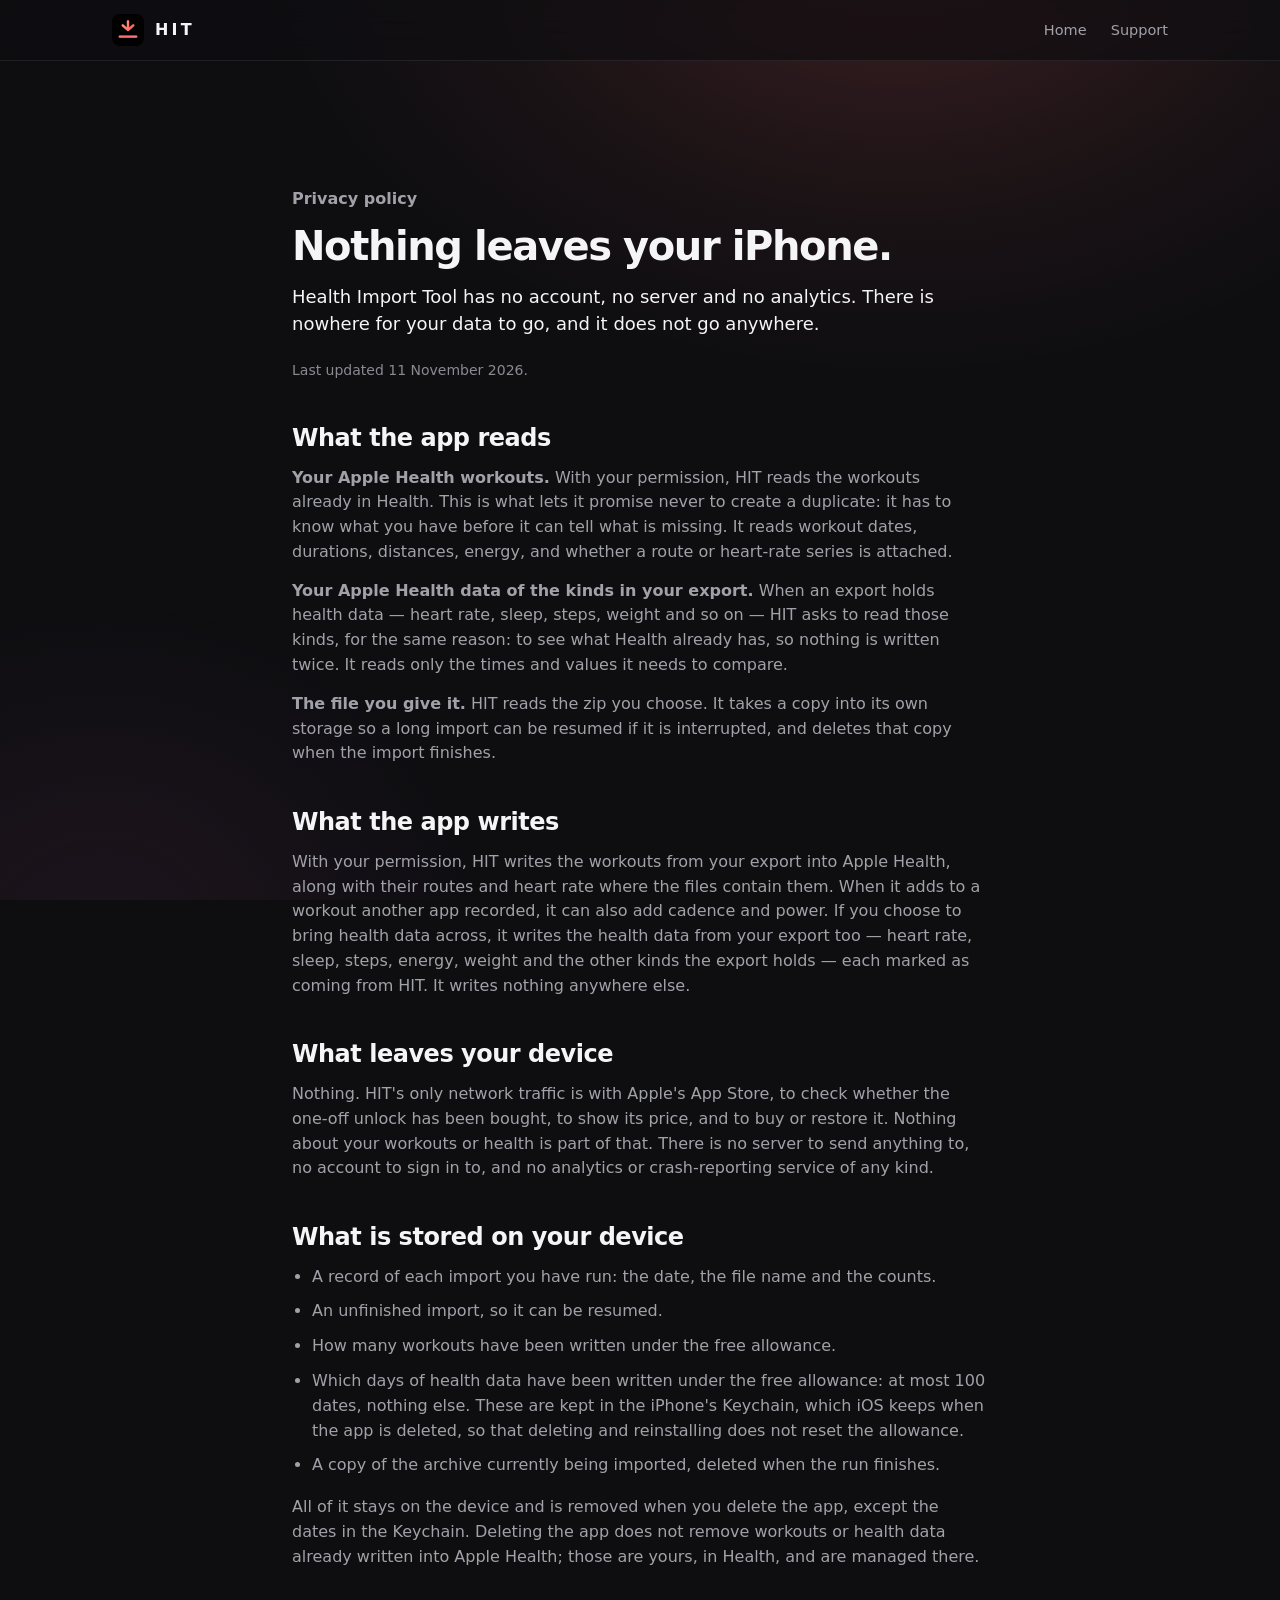
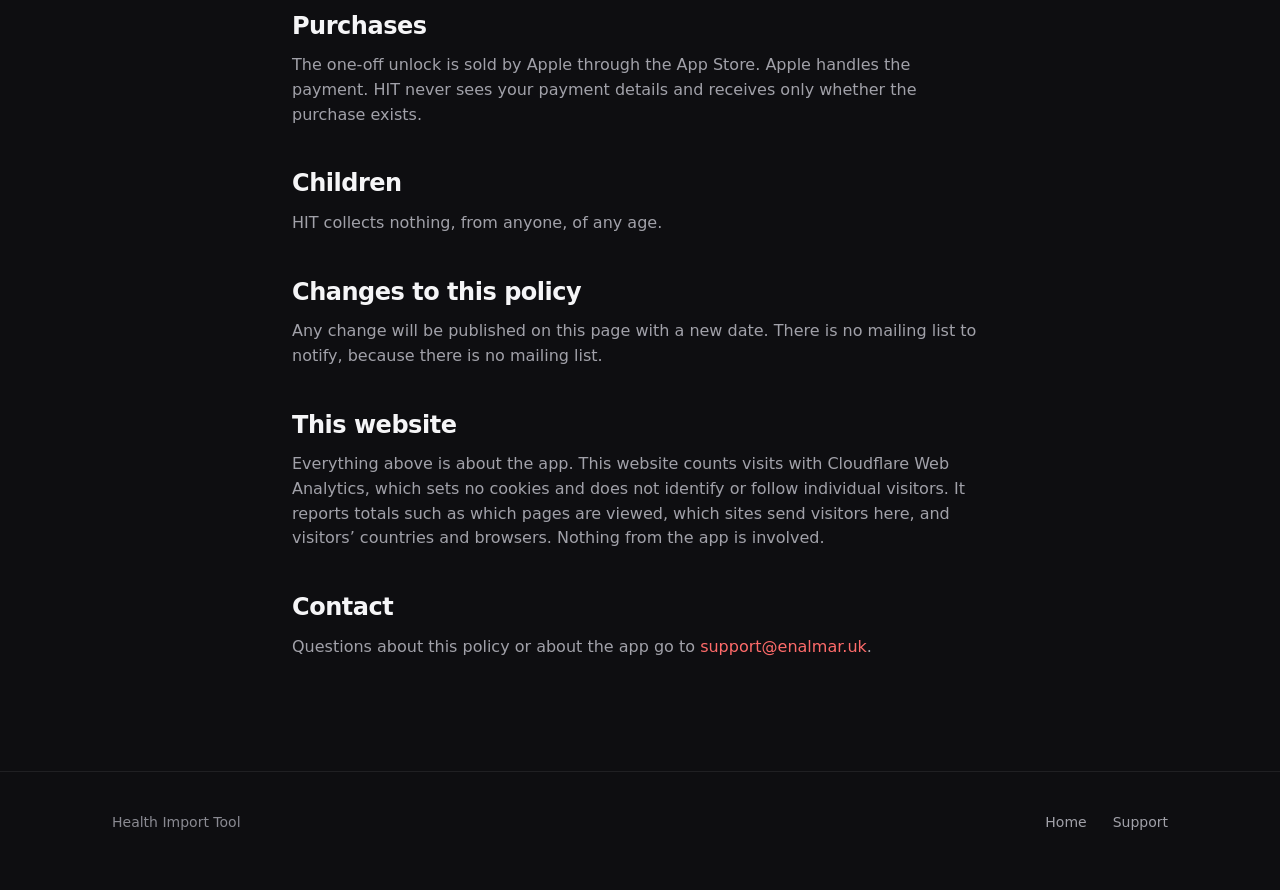
==== commit c097a587: "Add Cloudflare Web Analytics and disclose it in the privacy policy The app still collects nothing; t" ====
--- a/privacy/index.html
+++ b/privacy/index.html
@@ -32,7 +32,7 @@
     <h1 style="font-size:clamp(28px,4.4vw,40px);font-weight:700">Nothing leaves your iPhone.</h1>
     <p class="lead">Health Import Tool has no account, no server and no analytics. There is
       nowhere for your data to go, and it does not go anywhere.</p>
-    <p style="color:var(--text-3);font-size:14px;margin-top:22px">Last updated 10 November 2026.</p>
+    <p style="color:var(--text-3);font-size:14px;margin-top:22px">Last updated 11 November 2026.</p>
 
     <h2>What the app reads</h2>
     <p><strong>Your Apple Health workouts.</strong> With your permission, HIT reads the workouts
@@ -87,6 +87,9 @@
     <p>Any change will be published on this page with a new date. There is no mailing list to
       notify, because there is no mailing list.</p>
 
+    <h2>This website</h2>
+    <p>Everything above is about the app. This website counts visits with Cloudflare Web Analytics, which sets no cookies and does not identify or follow individual visitors. It reports totals such as which pages are viewed, which sites send visitors here, and visitors’ countries and browsers. Nothing from the app is involved.</p>
+
     <h2>Contact</h2>
     <p>Questions about this policy or about the app go to
       <a href="mailto:support@enalmar.uk">support@enalmar.uk</a>.</p>
@@ -104,5 +107,6 @@
   </div>
 </footer>
 
+<!-- Cloudflare Web Analytics --><script type='module' src='https://static.cloudflareinsights.com/beacon.min.js' data-cf-beacon='{"token": "710e3f47636f4e4eb3c5efab6558cbef"}'></script><!-- End Cloudflare Web Analytics -->
 </body>
 </html>
